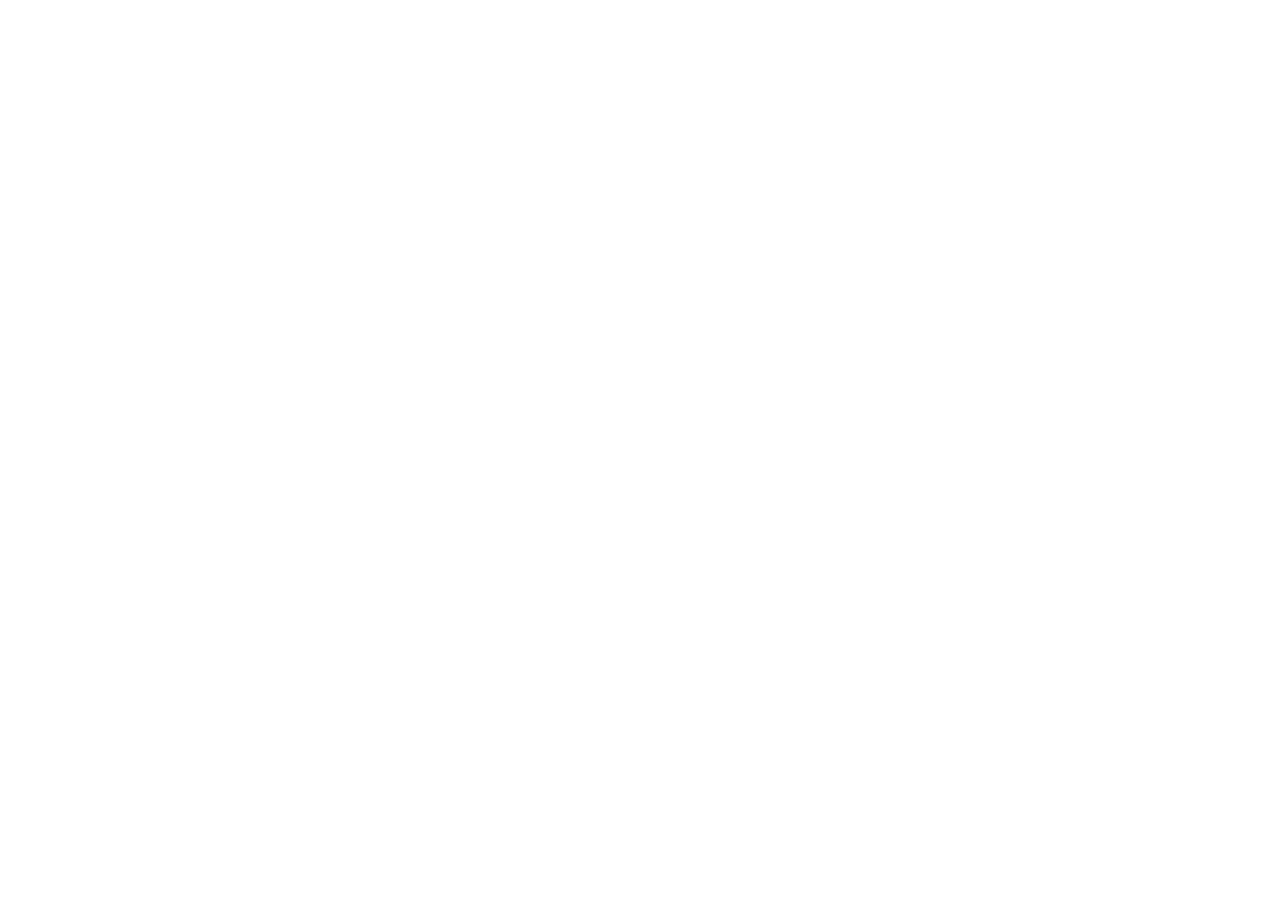
==== hw-1/index.html @ e577b287 "Создание файла index.html" ====
<!DOCTYPE html>
<html lang="en">
<head>
    <meta charset="UTF-8">
    <meta name="viewport" content="width=device-width, initial-scale=1.0">
    <title>Mini-Game</title>
</head>
<body>
    
</body>
</html>
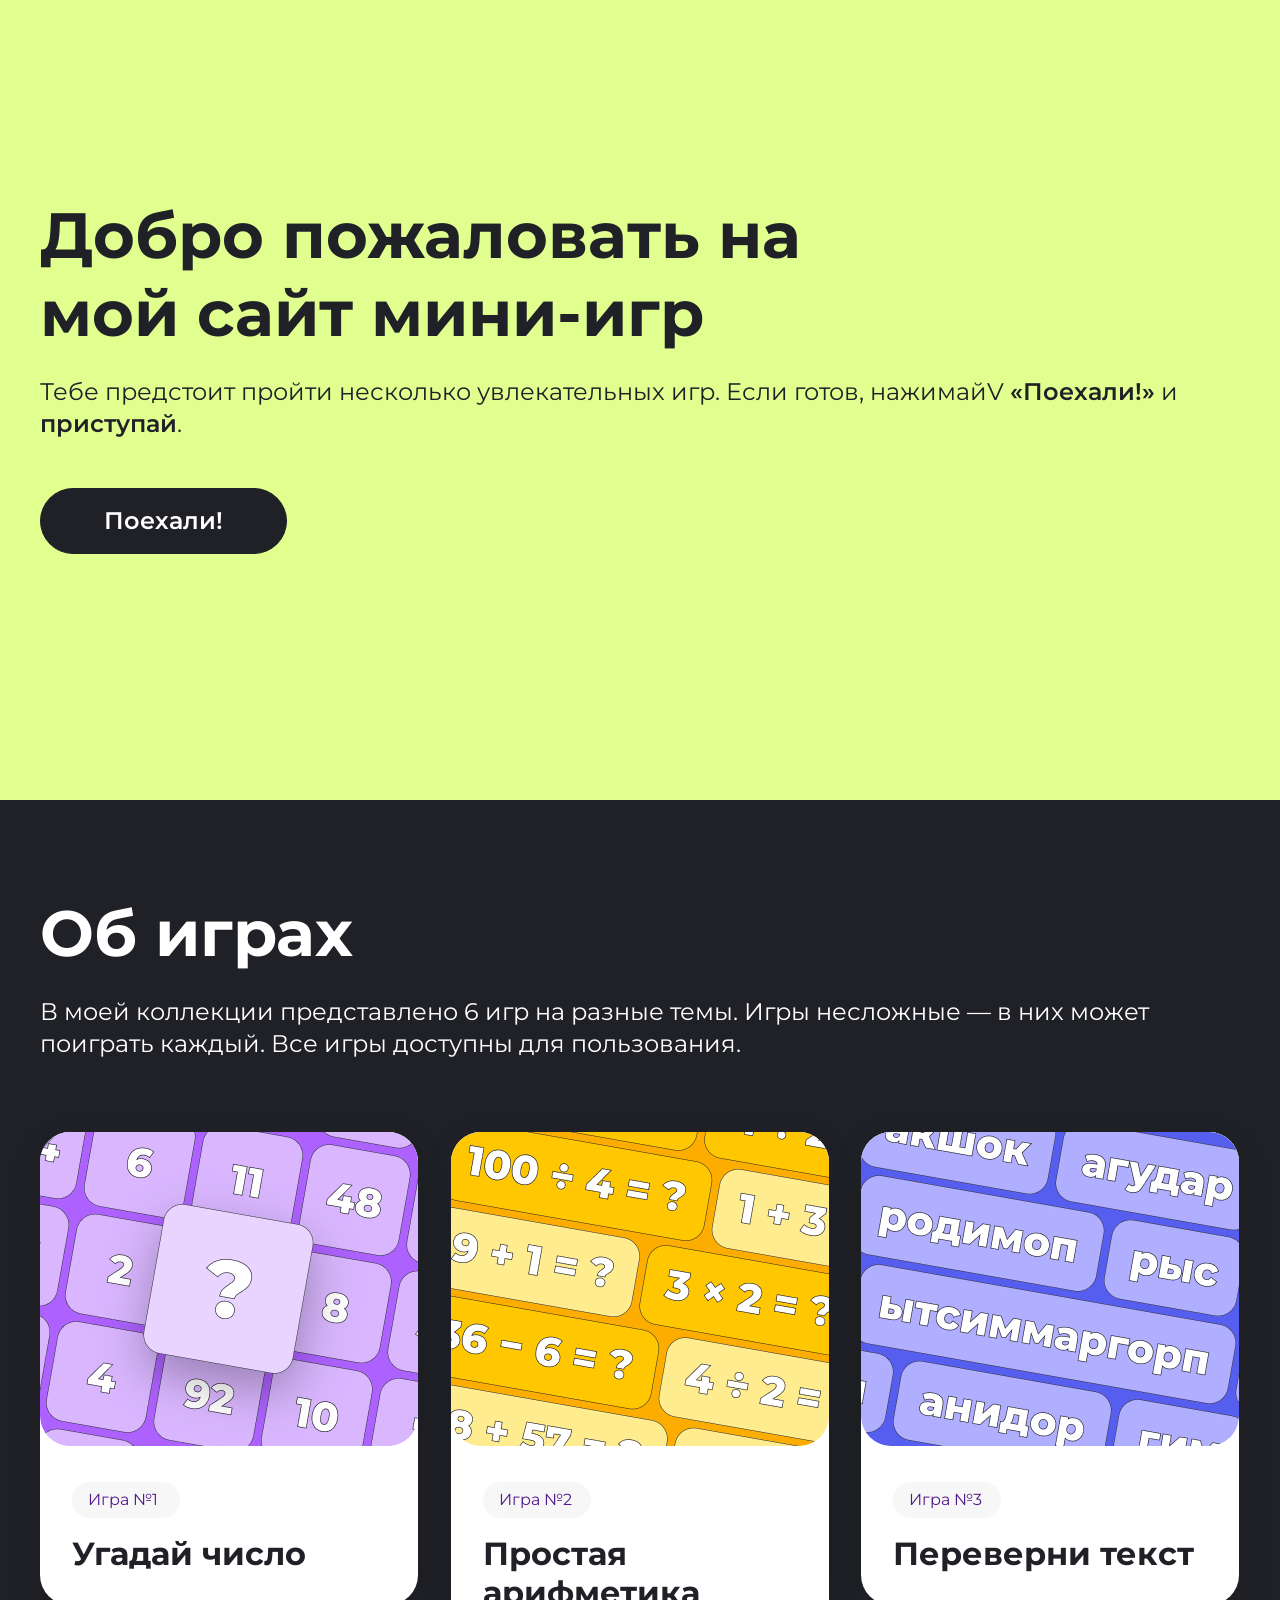
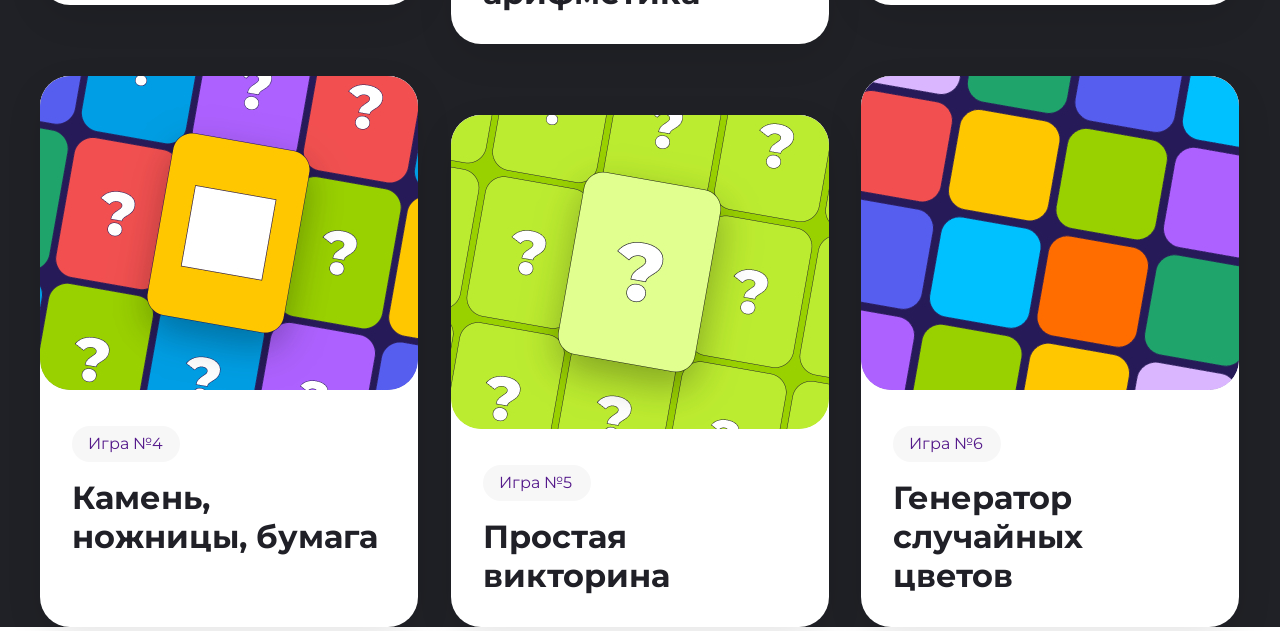
==== commit fa6430fc: "Изменения в index.html и создание style.css" ====
--- a/hw-1/index.html
+++ b/hw-1/index.html
@@ -1,11 +1,99 @@
-<!DOCTYPE html>
+<!doctype html>
 <html lang="en">
-<head>
-    <meta charset="UTF-8">
-    <meta name="viewport" content="width=device-width, initial-scale=1.0">
+  <head>
+    <meta charset="UTF-8" />
+    <meta name="viewport" content="width=device-width, initial-scale=1.0" />
     <title>Mini-Game</title>
-</head>
-<body>
-    
-</body>
-</html>+    <link rel="preconnect" href="https://fonts.googleapis.com" />
+    <link rel="preconnect" href="https://fonts.gstatic.com" crossorigin />
+    <link
+      href="https://fonts.googleapis.com/css2?family=Montserrat:ital,wght@0,100..900;1,100..900&display=swap"
+      rel="stylesheet"
+    />
+    <link rel="stylesheet" href="style.css" />
+  </head>
+  <body>
+    <div class="top center">
+      <header></header>
+      <section>
+        <h1 class="top__title">Добро пожаловать на мой сайт мини-игр</h1>
+        <p class="top__text">Тебе предстоит пройти несколько увлекательных игр. Если готов, нажимайV <span class="top__text-semibold">«Поехали!»</span> и <span class="top__text-semibold">приступай</span>.
+        </p>
+        <button class="top__button">Поехали!</button>
+      </section>
+      <div class="animated-line"></div>
+    </div>
+    <section class="product-box center">
+      <h2 class="product-box__title">Об играх</h2>
+      <p class="product-box__text">В моей коллекции представлено 6 игр на разные темы. Игры несложные — в них может поиграть каждый. Все игры доступны для пользования.</p>
+      <div class="product-box__content">
+        <a class="product-link" href="">
+          <article class="product">
+          <img class="product__image" src="images/cart-1.jpg" alt="Угадай число"/>
+          <div class="product__info">
+            <div class="product__text-box">
+              <p class="product__text">Игра №1</p>
+            </div>
+            <h3 class="product__name">Угадай число</h3>
+          </div>
+        </article>
+      </a>
+      <a class="product-link product-link_big" href="">
+        <article class="product product-big">
+          <img class="product__image" src="images/cart-2.jpg" alt="Простая арифметика"/>
+          <div class="product__info">
+            <div class="product__text-box">
+              <p class="product__text">Игра №2</p>
+            </div>
+            <h3 class="product__name">Простая арифметика</h3>
+          </div>
+        </article>
+      </a>
+      <a class="product-link" href="">
+        <article class="product">
+          <img class="product__image" src="images/cart-3.jpg" alt="Переверни текст"/>
+          <div class="product__info">
+            <div class="product__text-box">
+              <p class="product__text">Игра №3</p>
+            </div>
+            <h3 class="product__name">Переверни текст</h3>
+          </div>
+        </article>
+      </a>
+      <a class="product-link product-link_2row" href="">
+        <article class="product product-big_2row">
+          <img class="product__image" src="images/cart-4.jpg" alt="Камень, ножницы, бумага"/>
+          <div class="product__info">
+            <div class="product__text-box">
+              <p class="product__text">Игра №4</p>
+            </div>
+            <h3 class="product__name">Камень, ножницы, бумага</h3>
+          </div>
+        </article>
+      </a>
+      <a class="product-link product-link_big" href="">
+        <article class="product product-big">
+          <img class="product__image" src="images/cart-5.jpg" alt="Простая викторина"/>
+          <div class="product__info">
+            <div class="product__text-box">
+              <p class="product__text">Игра №5</p>
+            </div>
+            <h3 class="product__name">Простая викторина</h3>
+          </div>
+        </article>
+      </a>
+      <a class="product-link product-link_2row" href="">
+        <article class="product product-big_2row">
+          <img class="product__image" src="images/cart-6.jpg" alt="Генератор случайных цветов"/>
+          <div class="product__info">
+            <div class="product__text-box">
+              <p class="product__text">Игра №6</p>
+            </div>
+            <h3 class="product__name">Генератор случайных цветов</h3>
+          </div>
+        </article>
+      </a>
+      </div>
+    </section>
+  </body>
+</html>
--- a/hw-1/style.css
+++ b/hw-1/style.css
@@ -0,0 +1,211 @@
+* {
+  margin: 0;
+  padding: 0;
+}
+
+body,
+input,
+button,
+textarea,
+select {
+  font-family: "Montserrat", sans-serif;
+  font-optical-sizing: auto;
+}
+
+.center {
+  padding-left: calc(50% - 600px);
+  padding-right: calc(50% - 600px);
+}
+
+.top {
+  background-image: url(images/top.jpg);
+  background-repeat: no-repeat;
+  background-size: cover;
+  background-position: center;
+  height: 800px;
+
+.top__title {
+color: rgba(32, 32, 39, 1);
+font-family: "Montserrat";
+font-size: 64px;
+font-weight: 700;
+line-height: 78px;
+letter-spacing: 0px;
+text-align: left;
+max-width: 769px;
+padding-top: 196px;
+padding-bottom: 24px;
+}
+
+.top__text {  
+color: rgba(32, 32, 39, 1);
+font-family: "Montserrat";
+font-size: 24px;
+font-weight: 400;
+line-height: 32px;
+letter-spacing: 0px;
+text-align: left;
+}
+
+.top__text-semibold { 
+  font-weight: 600;
+
+}
+
+.top__button {  
+box-sizing: border-box;
+border: 1px solid rgba(32, 32, 39, 1);
+border-radius: 60px;
+background: rgba(32, 32, 39, 1);
+color: rgba(255, 255, 255, 1);
+font-family: "Montserrat";
+font-size: 24px;
+font-weight: 600;
+line-height: 34px;
+letter-spacing: 0%;
+text-align: center;
+width: 247px;
+height: 66px;
+margin-top: 48px;
+margin-bottom: 156px;
+}
+
+.top__button:hover {  
+  border: 1px solid rgba(0, 0, 0, 1);
+  background: rgba(255, 255, 255, 1);
+  color: rgba(32, 32, 39, 1);
+}
+}
+
+.animated-line {
+  height: 90px;
+}
+
+.product-box {  
+background-image: url(images/product-box.jpg);
+background-size: cover;
+background-repeat: no-repeat;
+background-position: center;
+
+
+.product-box__title { 
+color: rgba(255, 255, 255, 1);
+font-family: "Montserrat";
+font-size: 64px;
+font-weight: 700;
+line-height: 78px;
+letter-spacing: 0px;
+text-align: left;
+padding-top: 94px;
+padding-bottom: 24px;
+}
+
+.product-box__text { 
+color: rgba(255, 255, 255, 1);
+font-family: "Montserrat";
+font-size: 24px;
+font-weight: 400;
+line-height: 32px;
+letter-spacing: 0px;
+text-align: left;
+padding-bottom: 72px;
+}
+}
+
+.product-box__content { 
+display: grid;
+grid-template-columns: repeat(12, 1fr);   
+gap: 32px;
+}
+
+
+.product-link { 
+display: block;
+width: 378px;
+height: 473px;
+text-decoration: none;
+grid-column: span 4;
+align-self: start;
+}
+
+.product-link_big { 
+  display: block;
+  width: 378px;  
+  height: 512px;
+  text-decoration: none;
+  grid-column: span 4;
+  align-self: end;
+  
+}
+
+.product-link_2row {  
+width: 378px;
+height: 551px;
+display: block;
+text-decoration: none;
+grid-column: span 4;
+}
+
+.product { 
+border-radius: 30px;
+box-shadow: 0px 12.61px 42.251190185546875px -7.57px rgba(0, 0, 0, 0.13);
+background: rgba(255, 255, 255, 1);   
+width: 378px;
+height: 473px;
+
+
+.product__image { 
+width: 378px;
+height: 314px;
+border-radius: 30px;
+}
+
+.product__info {  
+  display: flex;
+  flex-direction: column;
+  justify-content: flex-start;
+  align-items: flex-start;
+  gap: 16px;
+  padding: 32px 32px 36px 32px;
+}
+
+.product__text-box {  
+width: 108px;
+height: 36px;
+border-radius: 52.58px;
+background: rgba(247, 247, 247, 1);
+}
+
+.product__text {  
+display: flex;
+flex-direction: row;
+justify-content: flex-start;
+align-items: center;
+padding: 8px 16px 10px 16px;
+}
+
+
+
+.product__name {  
+color: rgba(32, 32, 39, 1);
+font-family: "Montserrat";
+font-size: 32px;
+font-weight: 700;
+line-height: 39px;
+letter-spacing: 0px;
+text-align: left;
+}
+}
+
+
+.product-big {  
+height: 512px;
+}
+
+.product-big_2row { 
+ height: 551px;
+}
+
+
+
+
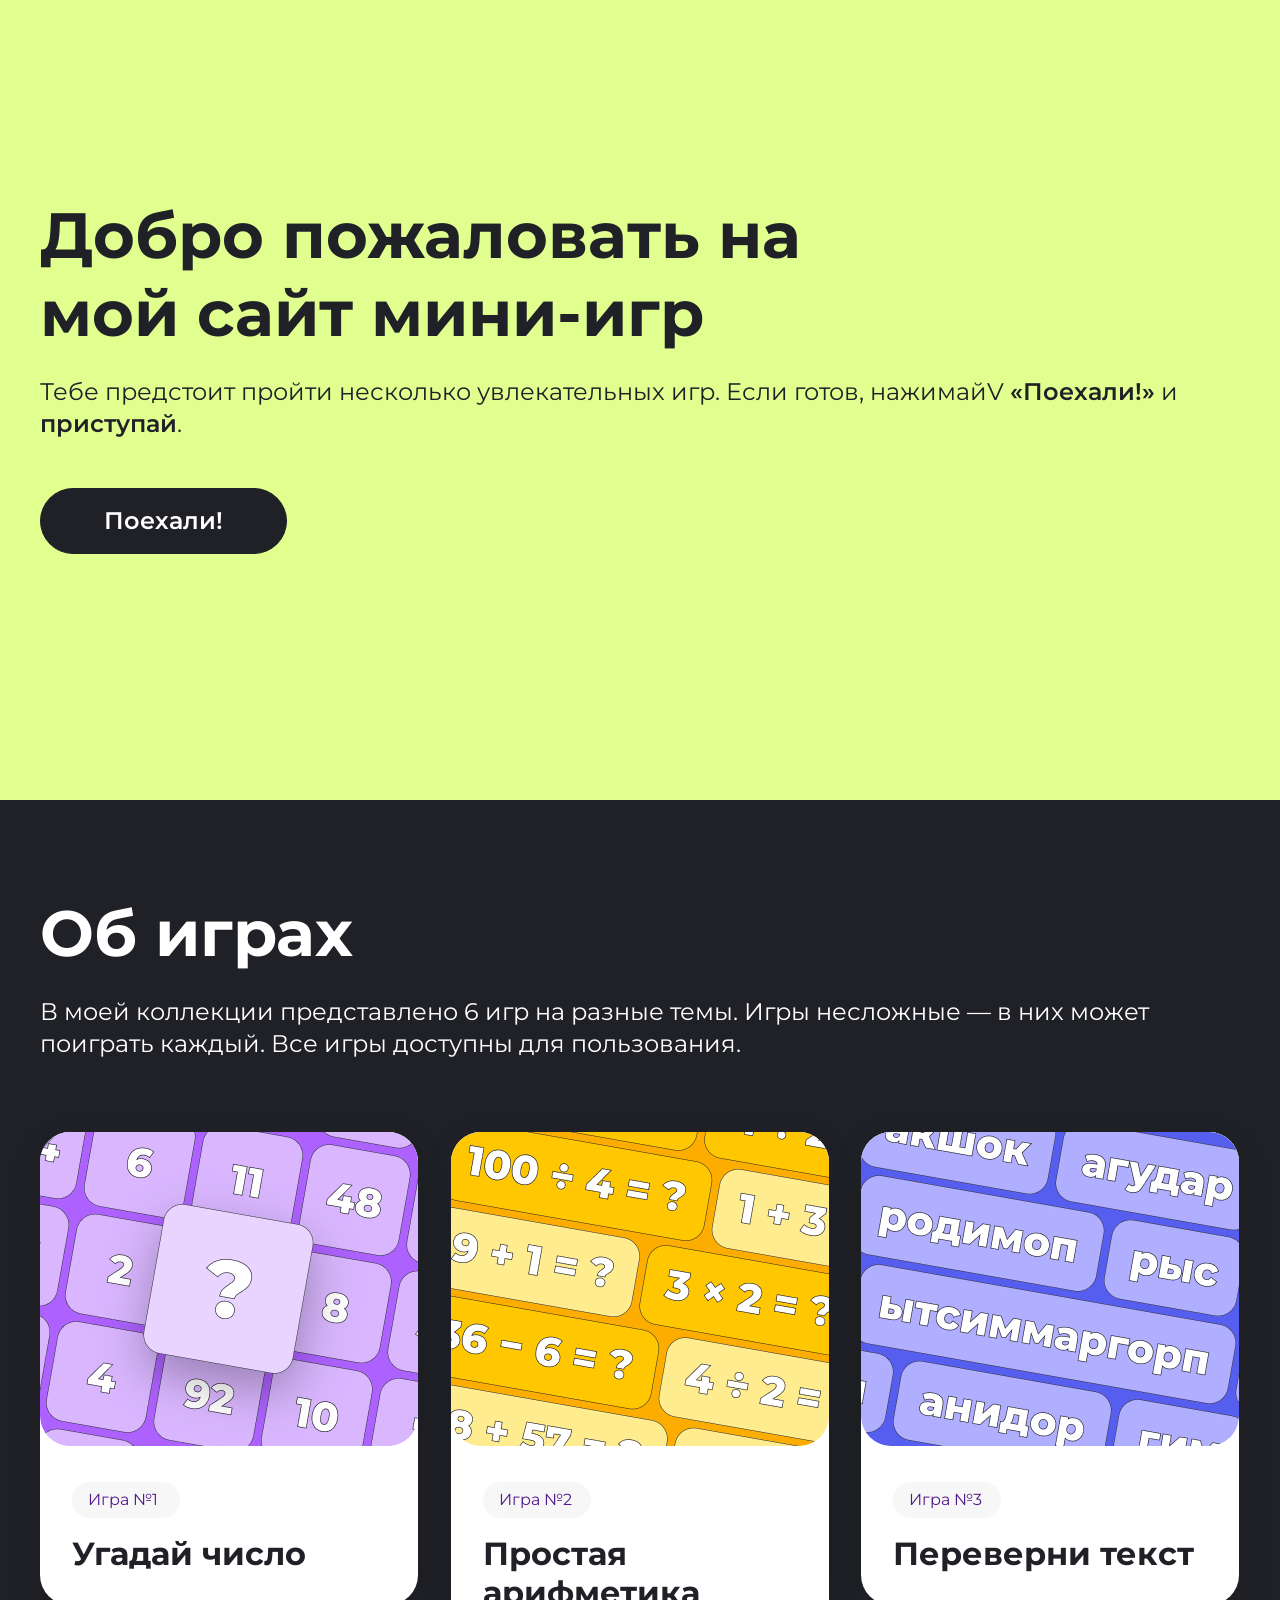
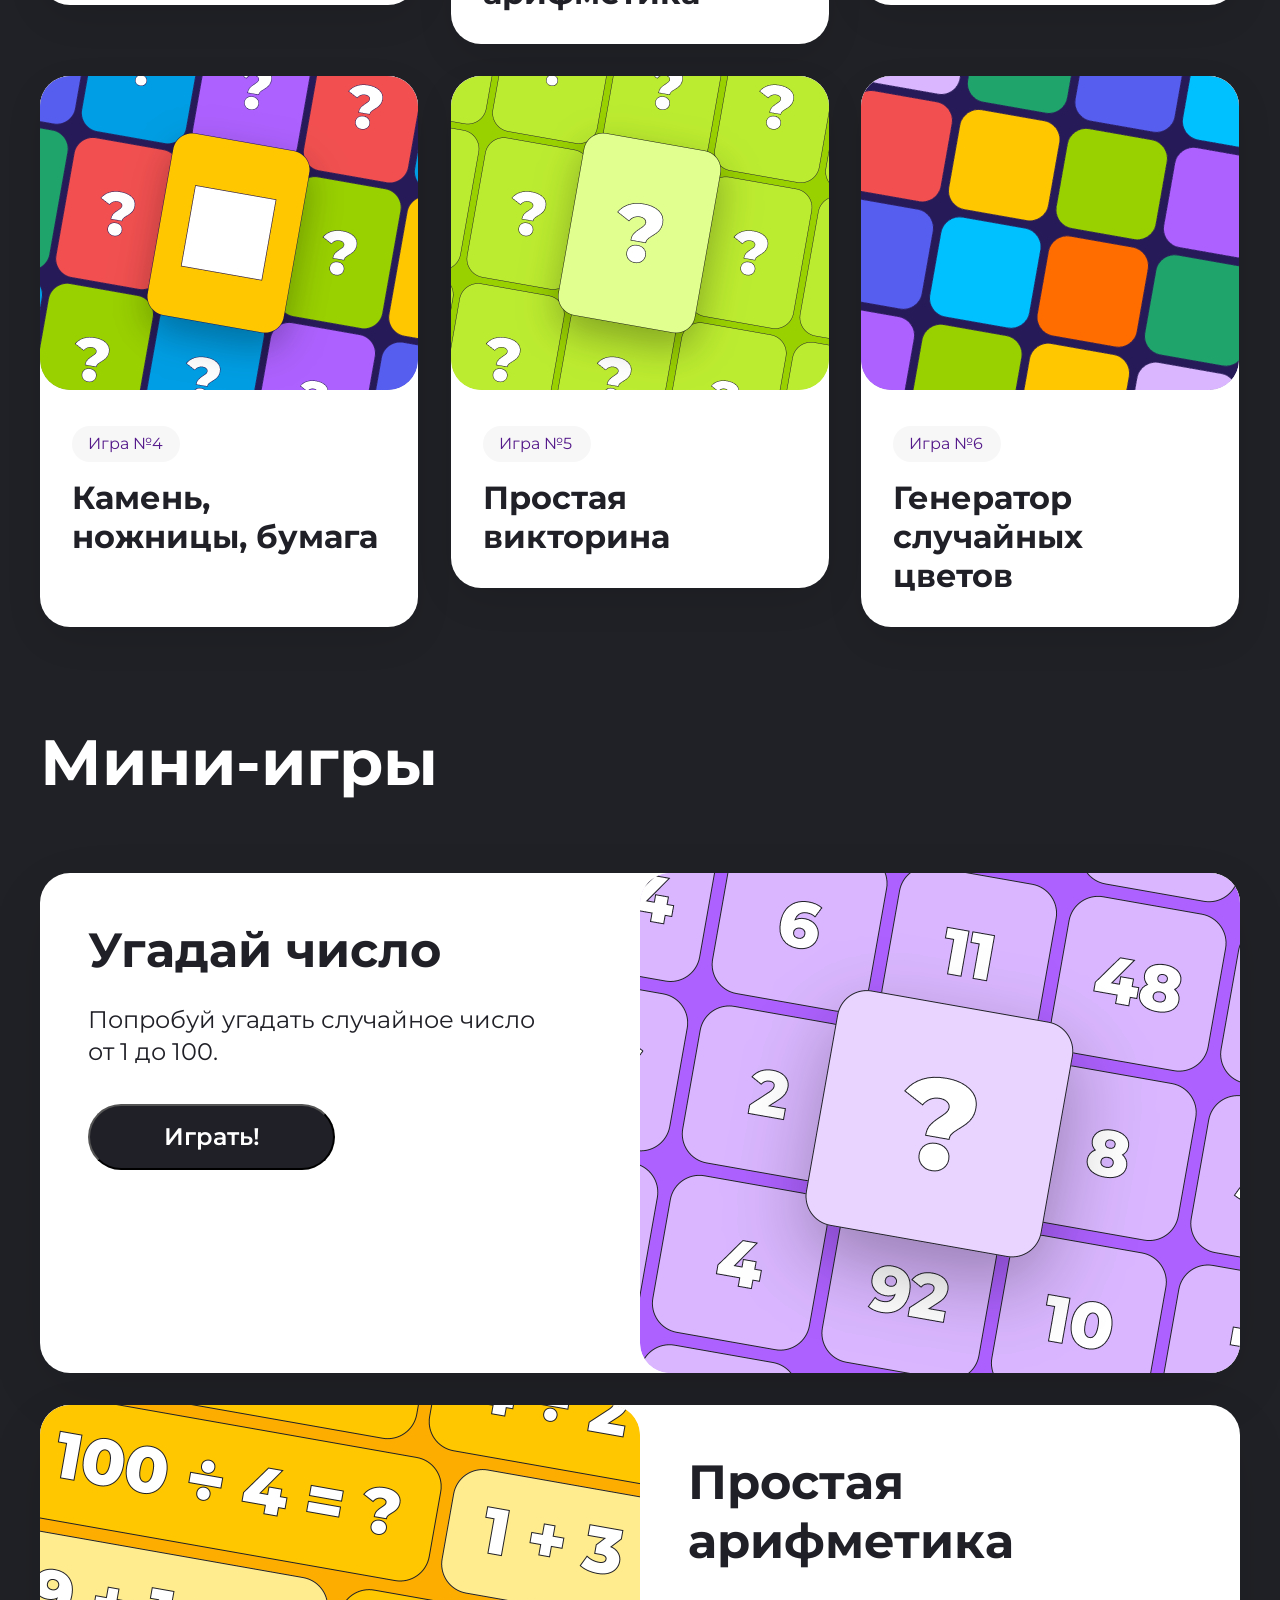
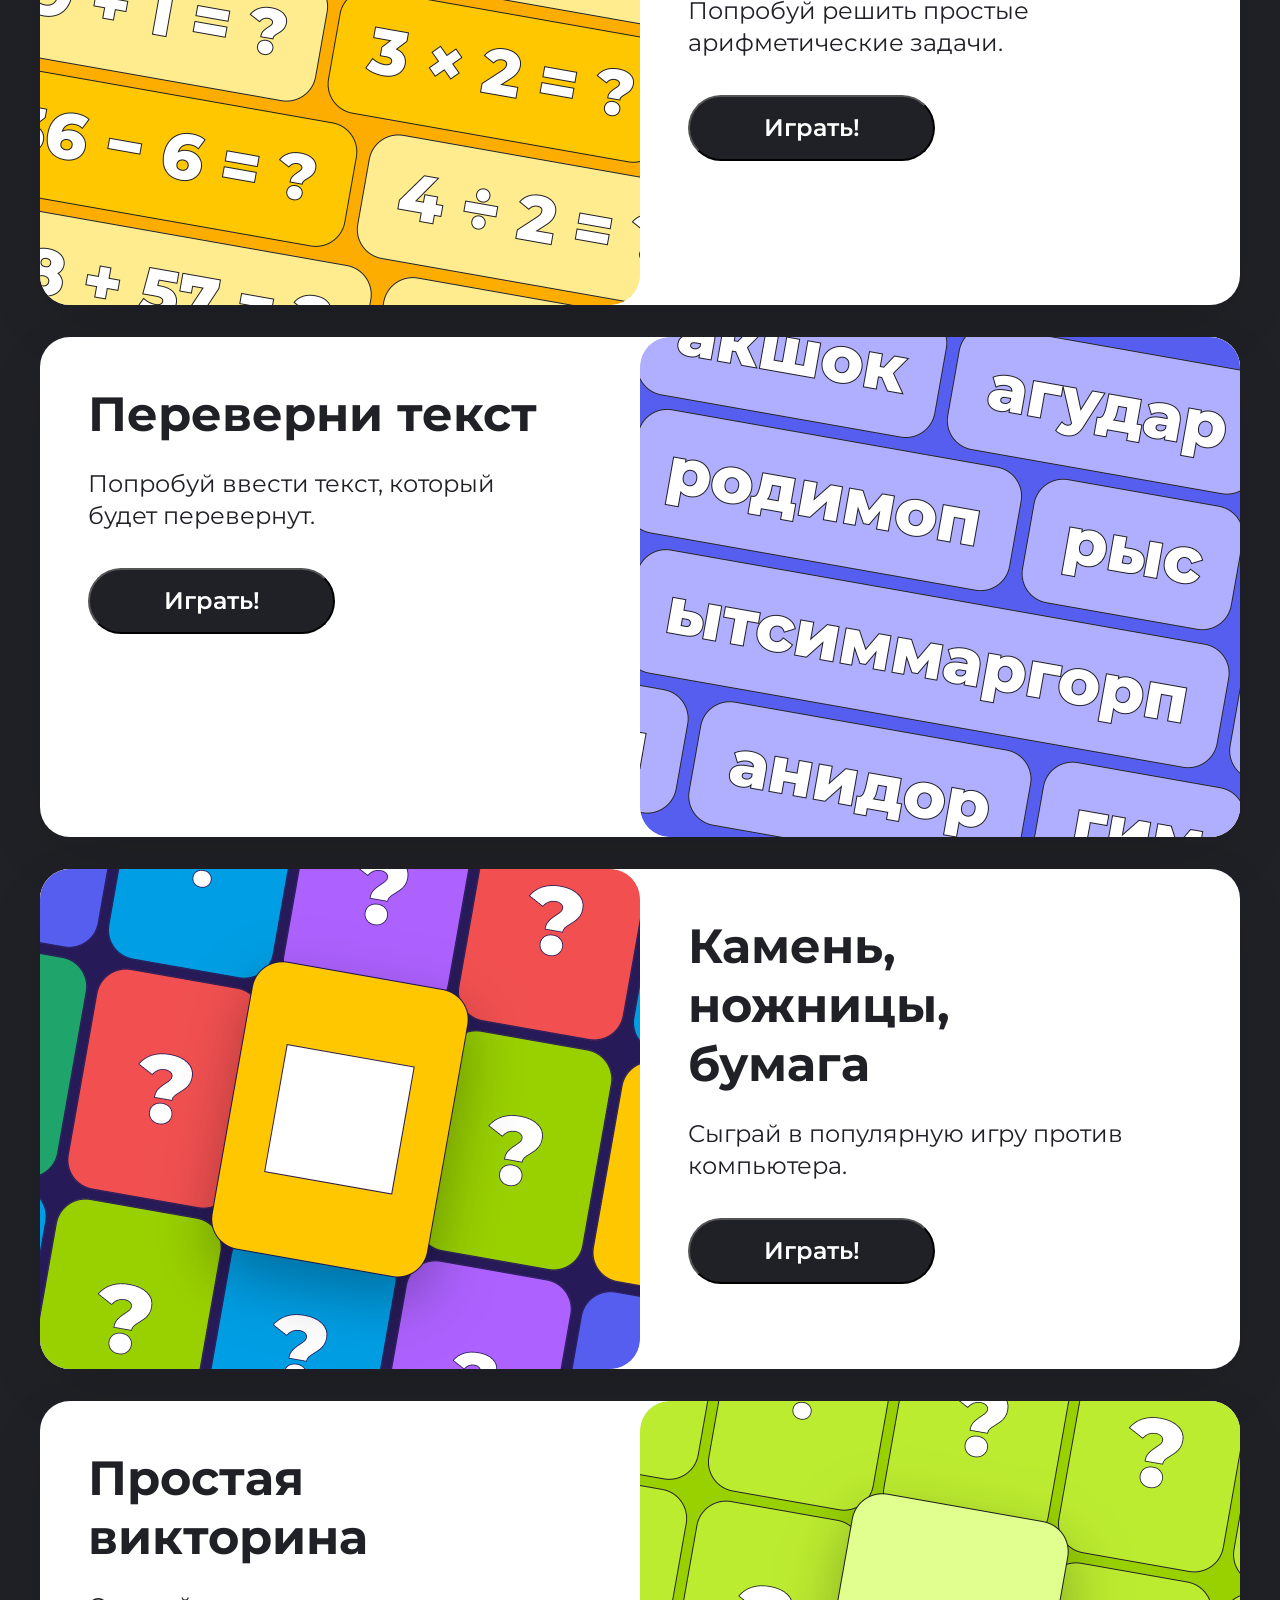
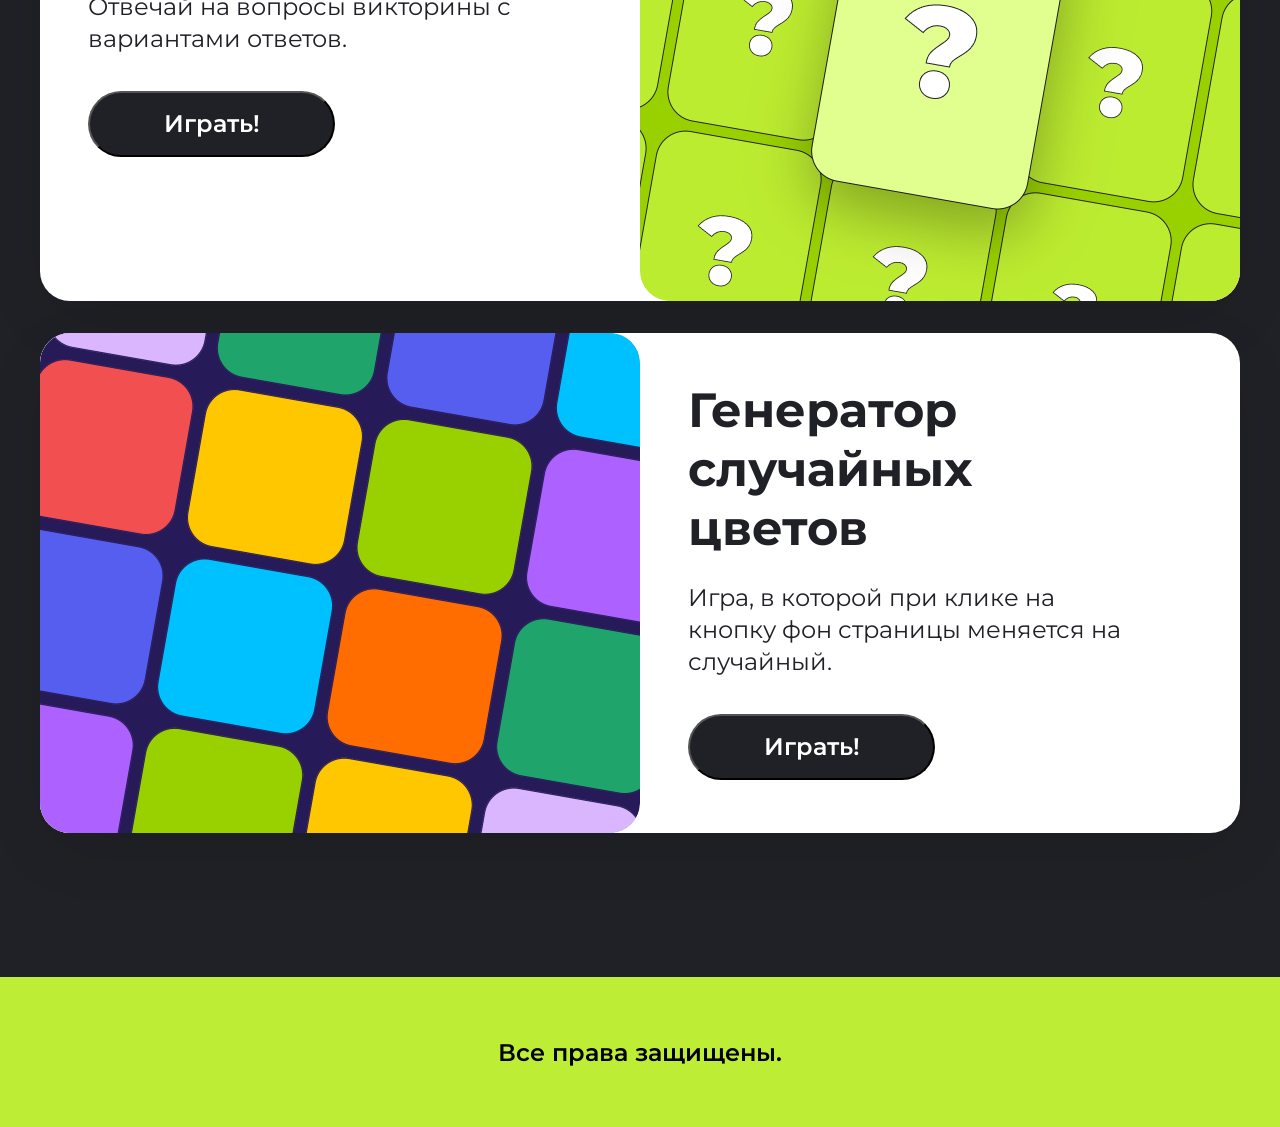
==== commit 2dcad6b7: "Доработка кода и добавлдение блоков со стилями" ====
--- a/hw-1/index.html
+++ b/hw-1/index.html
@@ -95,5 +95,73 @@
       </a>
       </div>
     </section>
+    <section class="game-box center">
+      <h2 class="game-box__title">Мини-игры</h2>
+      <div class="game-box__content">
+<article class="game">
+  <div class="game__content">
+    <div class="game__info">
+      <h3 class="game__name">Угадай число</h3>
+      <p class="game__text">Попробуй угадать случайное число от 1 до 100.</p>
+    </div>
+  <button class="game__button">Играть!</button>
+  </div>
+   <img class="game__image" src="images/game-cart-1.jpg" alt="Угадай число"> 
+</article>
+<article class="game">
+  <img class="game__image" src="images/game-cart-2.jpg" alt="Угадай число">
+  <div class="game__content">
+    <div class="game__info">
+      <h3 class="game__name">Простая арифметика</h3>
+      <p class="game__text">Попробуй решить простые арифметические задачи.</p>
+    </div>
+  <button class="game__button">Играть!</button>
+  </div>
+</article>
+<article class="game">
+  <div class="game__content">
+    <div class="game__info">
+      <h3 class="game__name">Переверни текст</h3>
+      <p class="game__text">Попробуй ввести текст, который будет перевернут.</p>
+    </div>
+  <button class="game__button">Играть!</button>
+  </div>
+   <img class="game__image" src="images/game-cart-3.jpg" alt="Угадай число"> 
+</article>
+<article class="game">
+  <img class="game__image" src="images/game-cart-4.jpg" alt="Угадай число">
+  <div class="game__content">
+    <div class="game__info">
+      <h3 class="game__name">Камень,<br> ножницы,<br> бумага</h3>
+      <p class="game__text">Сыграй в популярную игру против компьютера.</p>
+    </div>
+  <button class="game__button">Играть!</button>
+  </div>
+</article>
+<article class="game">
+  <div class="game__content">
+    <div class="game__info">
+      <h3 class="game__name">Простая викторина</h3>
+      <p class="game__text">Отвечай на вопросы викторины с вариантами ответов.</p>
+    </div>
+  <button class="game__button">Играть!</button>
+  </div>
+   <img class="game__image" src="images/game-cart-5.jpg" alt="Угадай число"> 
+</article>
+<article class="game">
+  <img class="game__image" src="images/game-cart-6.jpg" alt="Угадай число">
+  <div class="game__content">
+    <div class="game__info">
+      <h3 class="game__name">Генератор<br> случайных<br> цветов</h3>
+      <p class="game__text">Игра, в которой при клике на кнопку фон страницы меняется на случайный.</p>
+    </div>
+  <button class="game__button">Играть!</button>
+  </div>
+</article>
+      </div>
+    </section>
+    <footer class="footer">
+      <p class="footer__text">Все права защищены.</p>
+    </footer>
   </body>
 </html>
--- a/hw-1/style.css
+++ b/hw-1/style.css
@@ -24,7 +24,7 @@
   background-position: center;
   height: 800px;
 
-.top__title {
+.top__title {                            /* все стили с белым цветом применяются, просто проблема во вложенности css.  */
 color: rgba(32, 32, 39, 1);
 font-family: "Montserrat";
 font-size: 64px;
@@ -88,7 +88,7 @@
 background-position: center;
 
 
-.product-box__title { 
+.product-box__title {                /* все стили с белым цветом применяются, просто проблема во вложенности css.  */
 color: rgba(255, 255, 255, 1);
 font-family: "Montserrat";
 font-size: 64px;
@@ -125,7 +125,6 @@
 height: 473px;
 text-decoration: none;
 grid-column: span 4;
-align-self: start;
 }
 
 .product-link_big { 
@@ -134,8 +133,6 @@
   height: 512px;
   text-decoration: none;
   grid-column: span 4;
-  align-self: end;
-  
 }
 
 .product-link_2row {  
@@ -154,7 +151,7 @@
 height: 473px;
 
 
-.product__image { 
+.product__image {      /* все стили с белым цветом применяются, просто проблема во вложенности css.  */
 width: 378px;
 height: 314px;
 border-radius: 30px;
@@ -206,6 +203,228 @@
  height: 551px;
 }
 
-
-
-
+.game-box { 
+background-image: url(images/game-box.jpg);
+background-size: cover;
+background-repeat: no-repeat;
+background-position: center;
+}
+
+.game-box__title {  
+  color: rgba(255, 255, 255, 1);
+font-family: "Montserrat";
+font-style: Bold;
+font-size: 64px;
+font-weight: 700;
+line-height: 78px;
+letter-spacing: 0px;
+text-align: left;
+padding-top: 96px;
+padding-bottom: 72px;
+}
+
+.game-box__content {    
+display: flex;
+flex-direction: column;
+justify-content: flex-start;
+gap: 32px;
+padding-bottom: 144px;
+}
+
+.game { 
+border-radius: 30px;
+box-shadow: 0px 20px 67px -12px rgba(0, 0, 0, 0.13);
+background: rgba(255, 255, 255, 1);
+display: flex;
+flex-direction: row;
+justify-content: flex-start;
+align-items: flex-start;
+height: 500px;
+
+}
+
+.game__content {   
+display: flex;
+flex-direction: column;
+justify-content: flex-start;
+align-items: flex-start;
+gap: 36px;
+padding: 48px 48px 203px 48px;
+width: 600px;
+}
+.game__info { 
+display: flex;
+flex-direction: column;
+justify-content: flex-start;
+align-items: flex-start;
+gap: 24px;
+
+}
+
+.game__name { 
+color: rgba(32, 32, 39, 1);
+font-family: "Montserrat";
+font-size: 48px;
+font-weight: 700;
+line-height: 59px;
+letter-spacing: 0px;
+text-align: left;
+}
+
+.game__text { 
+color: rgba(32, 32, 39, 1);
+font-family: "Montserrat";
+font-size: 24px;
+font-weight: 400;
+line-height: 32px;
+letter-spacing: 0px;
+text-align: left;
+width: 447px;
+}
+
+.game__button { 
+color: rgba(255, 255, 255, 1);
+font-family: "Montserrat";
+font-style: SemiBold;
+font-size: 24px;
+font-weight: 600;
+line-height: 141.69%;
+letter-spacing: 0%;
+text-align: center;
+border-radius: 60px;
+background: rgba(32, 32, 39, 1);
+width: 247px;
+height: 66px;
+width: 247px;
+height: 66px;
+}
+
+.game__image {  
+border-radius: 30px;
+width: 600px;
+height: 500px;
+}
+
+footer {  
+background: rgba(189, 237, 53, 1);
+height: 150px;
+display: flex;
+justify-content: center;  
+align-items: center;
+}
+
+.footer__text { 
+color: rgba(0, 0, 0, 1);
+font-family: "Montserrat";
+font-size: 24px;
+font-weight: 600;
+line-height: 29px;
+letter-spacing: 0px;
+text-align: center;
+}
+
+/* ЭТОТ КОД НИЖЕ МНЕ СДЕЛАЛ ии НО ДАЖЕ ОН НЕ РАБОТАЕТ  */
+
+
+
+/* .product-box__content { 
+  display: grid;
+  grid-template-columns: repeat(12, 1fr);   
+  grid-template-rows: auto auto; 
+  gap: 32px;
+  max-width: 1200px;
+  margin: 0 auto;
+}
+
+ 2. Базовые стили для всех ссылок 
+.product-link { 
+  display: block;
+  text-decoration: none;
+  grid-column: span 4;
+}
+
+ 3. Базовые стили для самой карточки 
+.product { 
+  border-radius: 30px;
+  box-shadow: 0px 12.61px 42.25px -7.57px rgba(0, 0, 0, 0.13);
+  background: #ffffff;   
+  width: 100%;
+  display: flex;
+  flex-direction: column;
+}
+
+ --- ВЫРАВНИВАНИЕ И ВЫСОТА ДЛЯ КАЖДОГО РЯДА --- 
+
+ Карточки 1 и 3 (Игра 1 и Игра 3) 
+.product-box__content .product-link:nth-child(1) .product,
+.product-box__content .product-link:nth-child(3) .product {
+  height: 473px;
+}
+
+ Карточка 2 (Игра 2) 
+.product-box__content .product-link:nth-child(2) .product {
+  height: 512px;
+}
+
+ Карточка 4 и 6 (Игра 4 и Игра 6) 
+.product-box__content .product-link:nth-child(4) .product,
+.product-box__content .product-link:nth-child(6) .product {
+  height: 551px;
+}
+
+ Карточка 5 (Игра 5)
+   Она имеет высоту 512px. Чтобы прижать её к нижней линии ряда 
+   (где высота соседей 551px), мы сдвигаем её вниз ровно на разницу: 
+   551px - 512px = 39px 
+.product-box__content .product-link:nth-child(5) .product {
+  height: 512px;
+  margin-top: 39px; 
+}
+
+ --- ВНУТРЕННИЕ ЭЛЕМЕНТЫ КАРТОЧКИ (строго вне вложенности) --- 
+.product__image { 
+  width: 100%;
+  height: 314px;
+  border-radius: 30px 30px 0 0;
+  object-fit: cover;
+}
+
+.product__info {  
+  display: flex;
+  flex-direction: column;
+  justify-content: flex-start;
+  align-items: flex-start;
+  gap: 16px;
+  padding: 32px;
+}
+
+.product__text-box {  
+  width: 108px;
+  height: 36px;
+  border-radius: 52.58px;
+  background: #f7f7f7;
+}
+
+.product__text {  
+  display: flex;
+  flex-direction: row;
+  justify-content: flex-start;
+  align-items: center;
+  padding: 8px 16px 10px 16px;
+  margin: 0;
+}
+
+.product__name {  
+  color: #202027;
+  font-family: "Montserrat", sans-serif;
+  font-size: 32px;
+  font-weight: 700;
+  line-height: 39px;
+  letter-spacing: 0px;
+  text-align: left;
+  margin: 0;
+} */
+
+
+
+
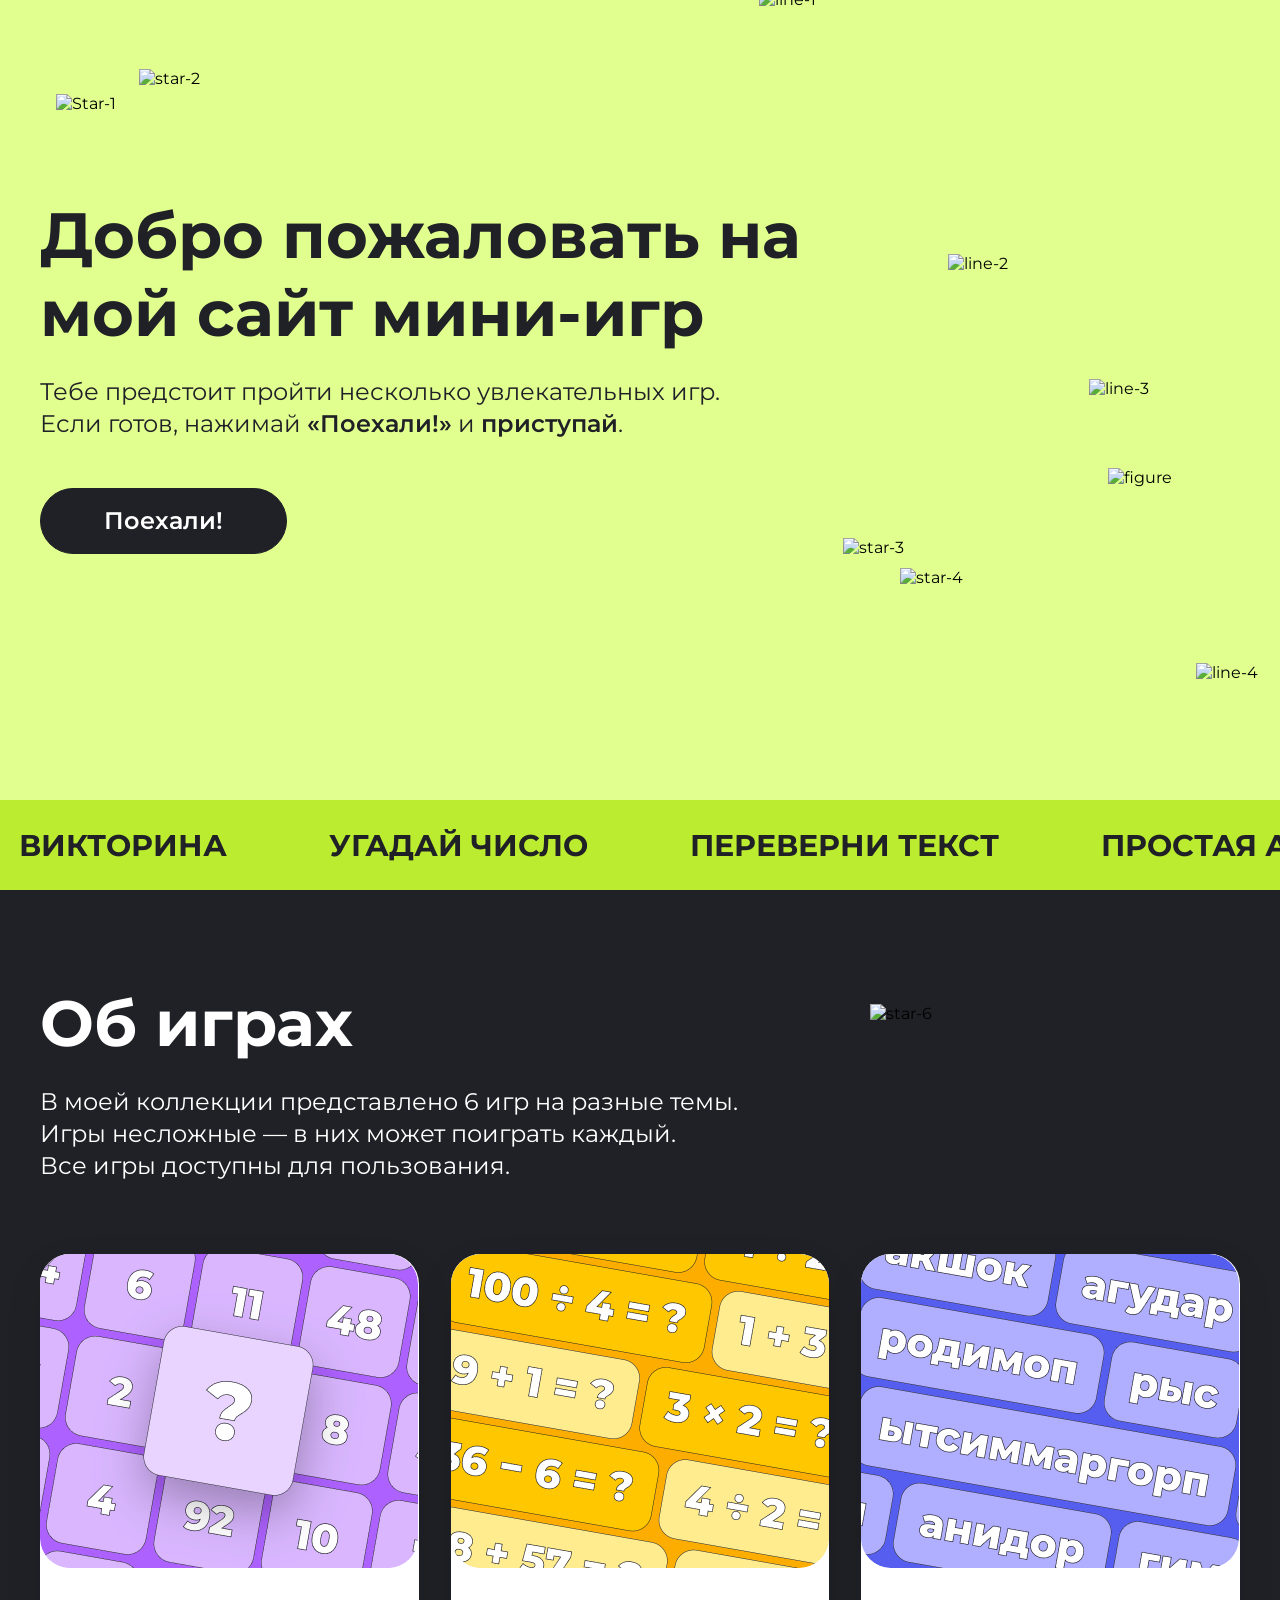
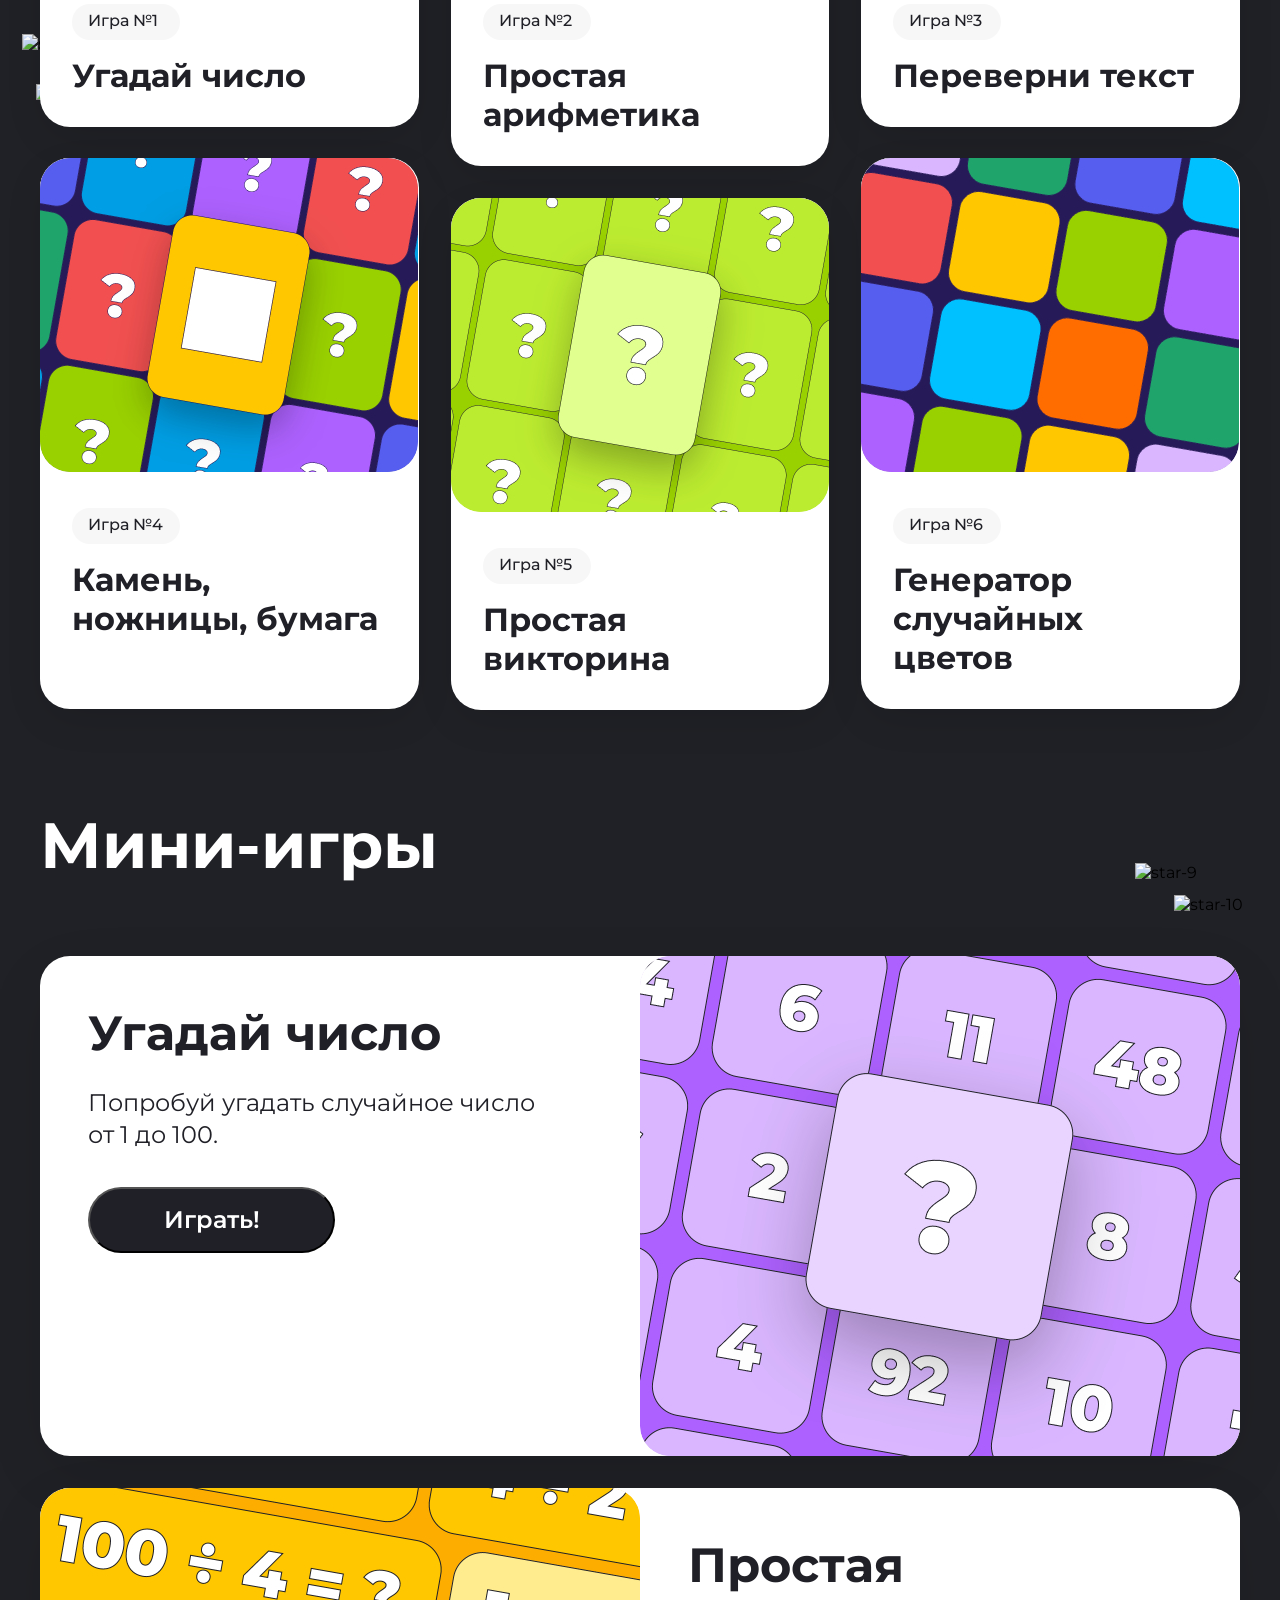
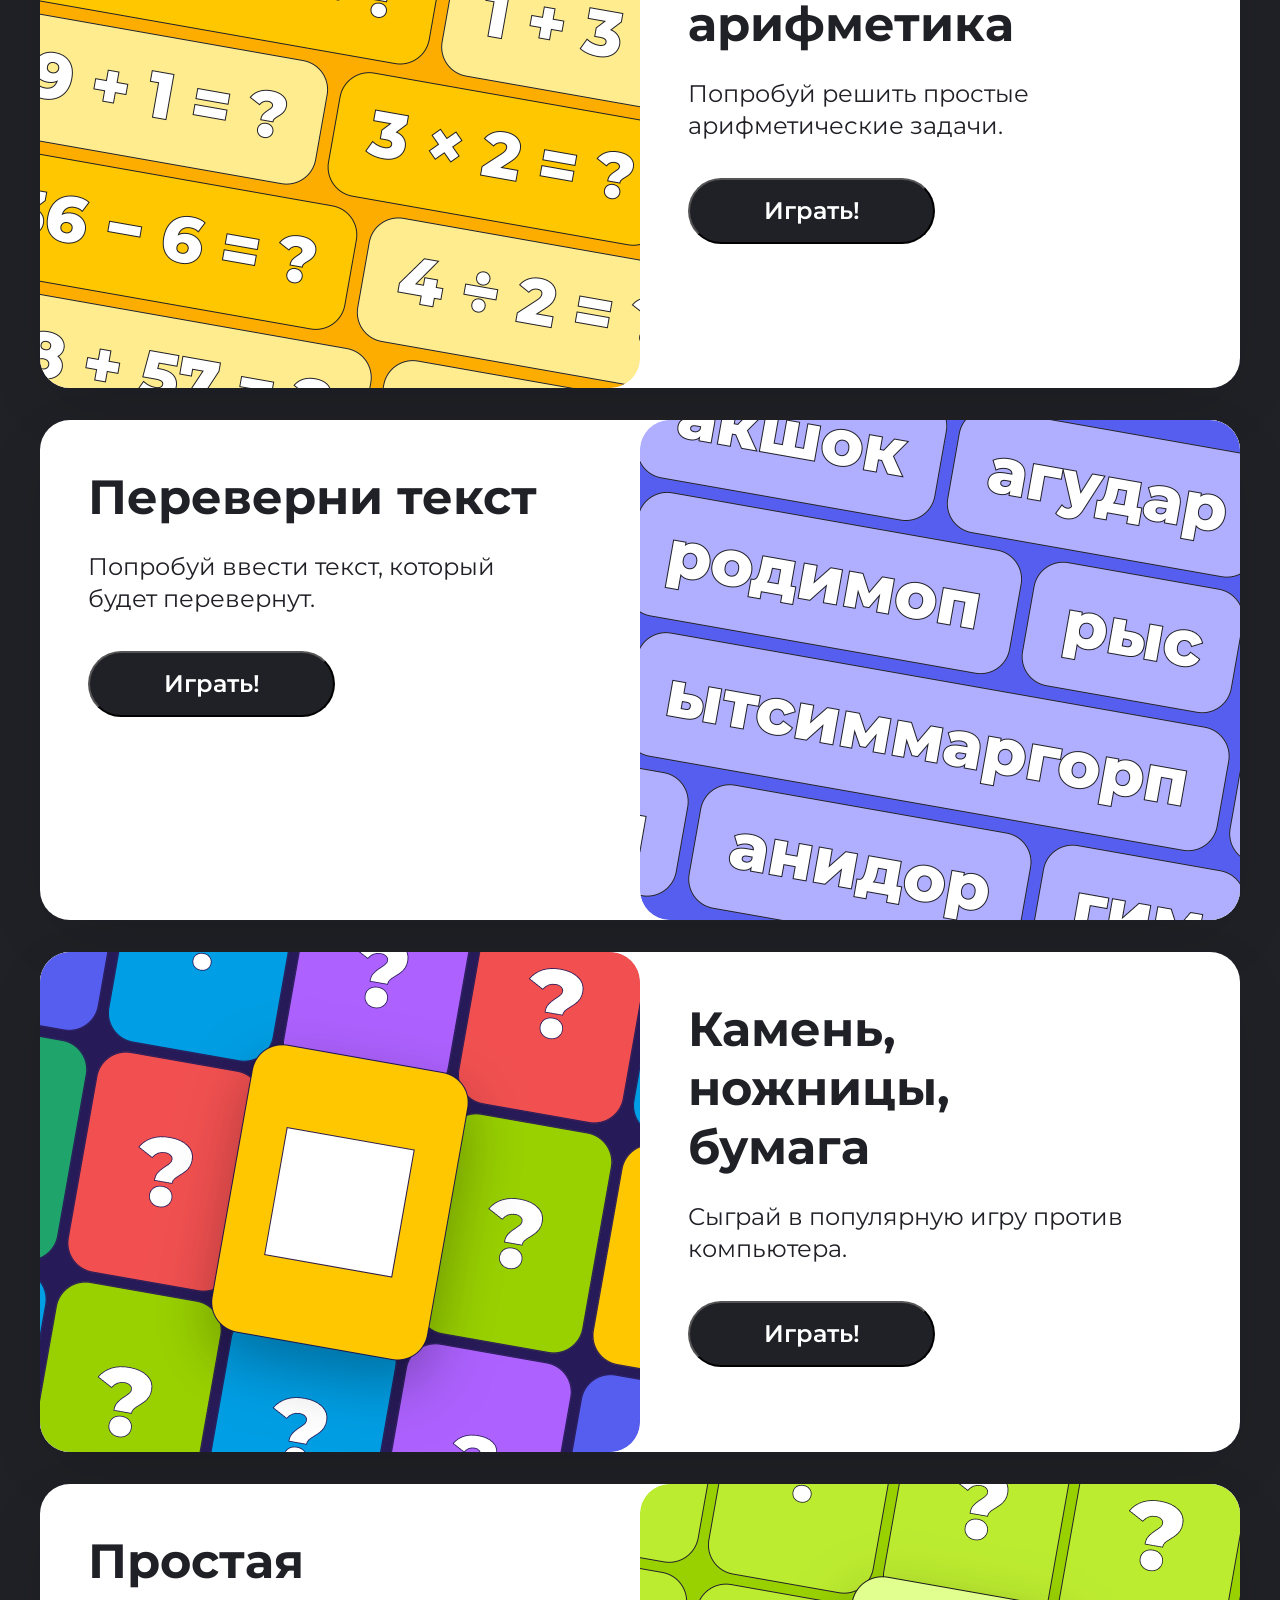
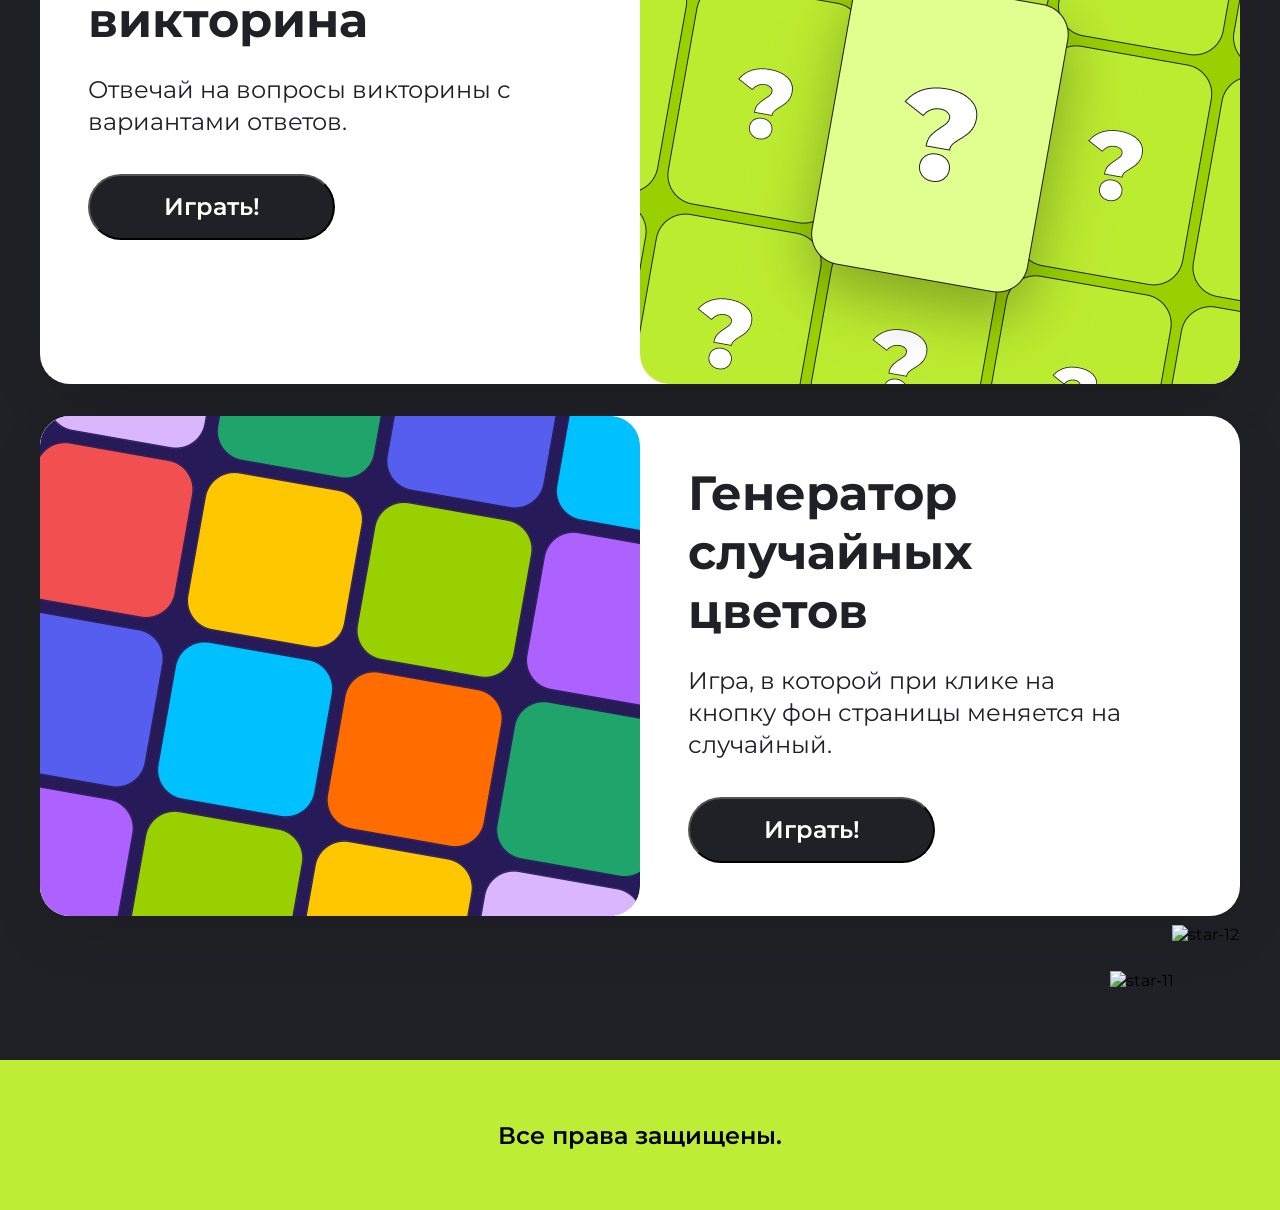
==== commit e8bca89f: "Почистил код и дз готово." ====
--- a/hw-1/index.html
+++ b/hw-1/index.html
@@ -1,166 +1,268 @@
 <!doctype html>
 <html lang="en">
   <head>
-    <meta charset="UTF-8" />
-    <meta name="viewport" content="width=device-width, initial-scale=1.0" />
+    <meta charset="UTF-8"/>
+    <meta name="viewport" content="width=device-width, initial-scale=1.0"/>
     <title>Mini-Game</title>
-    <link rel="preconnect" href="https://fonts.googleapis.com" />
-    <link rel="preconnect" href="https://fonts.gstatic.com" crossorigin />
-    <link
-      href="https://fonts.googleapis.com/css2?family=Montserrat:ital,wght@0,100..900;1,100..900&display=swap"
-      rel="stylesheet"
-    />
-    <link rel="stylesheet" href="style.css" />
+    <link rel="preconnect" href="https://fonts.googleapis.com"/>
+    <link rel="preconnect" href="https://fonts.gstatic.com" crossorigin/>
+    <link href="https://fonts.googleapis.com/css2?family=Montserrat:ital,wght@0,100..900;1,100..900&display=swap" rel="stylesheet"/>
+    <link rel="stylesheet" href="style.css"/>
   </head>
   <body>
     <div class="top center">
       <header></header>
+      <div class="top__star">
+        <img class="star-1" src="images/star-1.png" alt="Star-1" />
+        <img class="star-2" src="images/star-2.png" alt="star-2" />
+        <img class="star-3" src="images/star-3.png" alt="star-3" />
+        <img class="star-4" src="images/star-4.png" alt="star-4" />
+        <img class="star-5" src="images/star-5.png" alt="star-5" />
+        <img class="line-1" src="images/line-1.png" alt="line-1" />
+        <img class="line-2" src="images/line-2.png" alt="line-2" />
+        <img class="line-3" src="images/line-3.png" alt="line-3" />
+        <img class="line-4" src="images/line-4.png" alt="line-4" />
+        <img class="figure" src="images/figure.png" alt="figure" />
+      </div>
       <section>
         <h1 class="top__title">Добро пожаловать на мой сайт мини-игр</h1>
-        <p class="top__text">Тебе предстоит пройти несколько увлекательных игр. Если готов, нажимайV <span class="top__text-semibold">«Поехали!»</span> и <span class="top__text-semibold">приступай</span>.
+        <p class="top__text">
+          Тебе предстоит пройти несколько увлекательных игр. <br />
+          Если готов, нажимай
+          <span class="top__text-semibold">«Поехали!»</span> и
+          <span class="top__text-semibold">приступай</span>.
         </p>
-        <button class="top__button">Поехали!</button>
+        <a href="#about-games"><button class="top__button">Поехали!</button></a>
       </section>
-      <div class="animated-line"></div>
     </div>
-    <section class="product-box center">
+    <div class="animated-line">
+      <div class="animated-line__content">
+        <span class="animated-line__text">Викторина</span>
+        <span class="animated-line__text">угадай число</span>
+        <span class="animated-line__text">Переверни текст</span>
+        <span class="animated-line__text">Простая арифметика</span>
+        <span class="animated-line__text">Камень, ножницы, бумага</span>
+        <span class="animated-line__text">Генератор случайных цветов</span>
+      </div>
+    </div>
+    <section id="about-games" class="product-box center">
+      <img class="star-6" src="images/star-6.png" alt="star-6" />
+      <img class="star-7" src="images/star-7.png" alt="star-7" />
+      <img class="star-8" src="images/star-8.png" alt="star-8" />
       <h2 class="product-box__title">Об играх</h2>
-      <p class="product-box__text">В моей коллекции представлено 6 игр на разные темы. Игры несложные — в них может поиграть каждый. Все игры доступны для пользования.</p>
+      <p class="product-box__text">
+        В моей коллекции представлено 6 игр на разные темы. <br />
+        Игры несложные — в них может поиграть каждый. <br />
+        Все игры доступны для пользования.
+      </p>
       <div class="product-box__content">
-        <a class="product-link" href="">
-          <article class="product">
-          <img class="product__image" src="images/cart-1.jpg" alt="Угадай число"/>
-          <div class="product__info">
-            <div class="product__text-box">
-              <p class="product__text">Игра №1</p>
-            </div>
-            <h3 class="product__name">Угадай число</h3>
-          </div>
-        </article>
-      </a>
-      <a class="product-link product-link_big" href="">
-        <article class="product product-big">
-          <img class="product__image" src="images/cart-2.jpg" alt="Простая арифметика"/>
-          <div class="product__info">
-            <div class="product__text-box">
-              <p class="product__text">Игра №2</p>
-            </div>
-            <h3 class="product__name">Простая арифметика</h3>
-          </div>
-        </article>
-      </a>
-      <a class="product-link" href="">
-        <article class="product">
-          <img class="product__image" src="images/cart-3.jpg" alt="Переверни текст"/>
-          <div class="product__info">
-            <div class="product__text-box">
-              <p class="product__text">Игра №3</p>
-            </div>
-            <h3 class="product__name">Переверни текст</h3>
-          </div>
-        </article>
-      </a>
-      <a class="product-link product-link_2row" href="">
-        <article class="product product-big_2row">
-          <img class="product__image" src="images/cart-4.jpg" alt="Камень, ножницы, бумага"/>
-          <div class="product__info">
-            <div class="product__text-box">
-              <p class="product__text">Игра №4</p>
-            </div>
-            <h3 class="product__name">Камень, ножницы, бумага</h3>
-          </div>
-        </article>
-      </a>
-      <a class="product-link product-link_big" href="">
-        <article class="product product-big">
-          <img class="product__image" src="images/cart-5.jpg" alt="Простая викторина"/>
-          <div class="product__info">
-            <div class="product__text-box">
-              <p class="product__text">Игра №5</p>
-            </div>
-            <h3 class="product__name">Простая викторина</h3>
-          </div>
-        </article>
-      </a>
-      <a class="product-link product-link_2row" href="">
-        <article class="product product-big_2row">
-          <img class="product__image" src="images/cart-6.jpg" alt="Генератор случайных цветов"/>
-          <div class="product__info">
-            <div class="product__text-box">
-              <p class="product__text">Игра №6</p>
-            </div>
-            <h3 class="product__name">Генератор случайных цветов</h3>
-          </div>
-        </article>
-      </a>
+        <a class="product-link" href="#game-1">
+          <article class="product">
+            <img
+              class="product__image"
+              src="images/cart-1.jpg"
+              alt="Угадай число"
+            />
+            <div class="product__info">
+              <div class="product__text-box">
+                <p class="product__text">Игра №1</p>
+              </div>
+              <h3 class="product__name">Угадай число</h3>
+            </div>
+          </article>
+        </a>
+        <a class="product-link" href="#game-2">
+          <article class="product">
+            <img
+              class="product__image"
+              src="images/cart-2.jpg"
+              alt="Простая арифметика"
+            />
+            <div class="product__info">
+              <div class="product__text-box">
+                <p class="product__text">Игра №2</p>
+              </div>
+              <h3 class="product__name">Простая арифметика</h3>
+            </div>
+          </article>
+        </a>
+        <a class="product-link" href="#game-3">
+          <article class="product">
+            <img
+              class="product__image"
+              src="images/cart-3.jpg"
+              alt="Переверни текст"
+            />
+            <div class="product__info">
+              <div class="product__text-box">
+                <p class="product__text">Игра №3</p>
+              </div>
+              <h3 class="product__name">Переверни текст</h3>
+            </div>
+          </article>
+        </a>
+        <a class="product-link" href="#game-4">
+          <article class="product">
+            <img
+              class="product__image"
+              src="images/cart-4.jpg"
+              alt="Камень, ножницы, бумага"
+            />
+            <div class="product__info">
+              <div class="product__text-box">
+                <p class="product__text">Игра №4</p>
+              </div>
+              <h3 class="product__name">Камень, ножницы, бумага</h3>
+            </div>
+          </article>
+        </a>
+        <a class="product-link" href="#game-5">
+          <article class="product">
+            <img
+              class="product__image"
+              src="images/cart-5.jpg"
+              alt="Простая викторина"
+            />
+            <div class="product__info">
+              <div class="product__text-box">
+                <p class="product__text">Игра №5</p>
+              </div>
+              <h3 class="product__name">Простая викторина</h3>
+            </div>
+          </article>
+        </a>
+        <a class="product-link" href="#game-6">
+          <article class="product product-2row">
+            <img
+              class="product__image"
+              src="images/cart-6.jpg"
+              alt="Генератор случайных цветов"
+            />
+            <div class="product__info">
+              <div class="product__text-box">
+                <p class="product__text">Игра №6</p>
+              </div>
+              <h3 class="product__name">Генератор случайных цветов</h3>
+            </div>
+          </article>
+        </a>
       </div>
     </section>
     <section class="game-box center">
+      <img class="star-9" src="images/star-9.png" alt="star-9" />
+      <img class="star-10" src="images/star-10.png" alt="star-10" />
+      <img class="star-11" src="images/star-11.png" alt="star-11" />
+      <img class="star-12" src="images/star-12.png" alt="star-12" />
       <h2 class="game-box__title">Мини-игры</h2>
       <div class="game-box__content">
-<article class="game">
-  <div class="game__content">
-    <div class="game__info">
-      <h3 class="game__name">Угадай число</h3>
-      <p class="game__text">Попробуй угадать случайное число от 1 до 100.</p>
-    </div>
-  <button class="game__button">Играть!</button>
-  </div>
-   <img class="game__image" src="images/game-cart-1.jpg" alt="Угадай число"> 
-</article>
-<article class="game">
-  <img class="game__image" src="images/game-cart-2.jpg" alt="Угадай число">
-  <div class="game__content">
-    <div class="game__info">
-      <h3 class="game__name">Простая арифметика</h3>
-      <p class="game__text">Попробуй решить простые арифметические задачи.</p>
-    </div>
-  <button class="game__button">Играть!</button>
-  </div>
-</article>
-<article class="game">
-  <div class="game__content">
-    <div class="game__info">
-      <h3 class="game__name">Переверни текст</h3>
-      <p class="game__text">Попробуй ввести текст, который будет перевернут.</p>
-    </div>
-  <button class="game__button">Играть!</button>
-  </div>
-   <img class="game__image" src="images/game-cart-3.jpg" alt="Угадай число"> 
-</article>
-<article class="game">
-  <img class="game__image" src="images/game-cart-4.jpg" alt="Угадай число">
-  <div class="game__content">
-    <div class="game__info">
-      <h3 class="game__name">Камень,<br> ножницы,<br> бумага</h3>
-      <p class="game__text">Сыграй в популярную игру против компьютера.</p>
-    </div>
-  <button class="game__button">Играть!</button>
-  </div>
-</article>
-<article class="game">
-  <div class="game__content">
-    <div class="game__info">
-      <h3 class="game__name">Простая викторина</h3>
-      <p class="game__text">Отвечай на вопросы викторины с вариантами ответов.</p>
-    </div>
-  <button class="game__button">Играть!</button>
-  </div>
-   <img class="game__image" src="images/game-cart-5.jpg" alt="Угадай число"> 
-</article>
-<article class="game">
-  <img class="game__image" src="images/game-cart-6.jpg" alt="Угадай число">
-  <div class="game__content">
-    <div class="game__info">
-      <h3 class="game__name">Генератор<br> случайных<br> цветов</h3>
-      <p class="game__text">Игра, в которой при клике на кнопку фон страницы меняется на случайный.</p>
-    </div>
-  <button class="game__button">Играть!</button>
-  </div>
-</article>
+        <article id="game-1" class="game">
+          <div class="game__content">
+            <div class="game__info">
+              <h3 class="game__name">Угадай число</h3>
+              <p class="game__text">
+                Попробуй угадать случайное число от 1 до 100.
+              </p>
+            </div>
+            <button class="game__button">Играть!</button>
+          </div>
+          <img
+            class="game__image"
+            src="images/game-cart-1.jpg"
+            alt="Угадай число"
+          />
+        </article>
+        <article id="game-2" class="game">
+          <img
+            class="game__image"
+            src="images/game-cart-2.jpg"
+            alt="Угадай число"
+          />
+          <div class="game__content">
+            <div class="game__info">
+              <h3 class="game__name">Простая арифметика</h3>
+              <p class="game__text">
+                Попробуй решить простые арифметические задачи.
+              </p>
+            </div>
+            <button class="game__button">Играть!</button>
+          </div>
+        </article>
+        <article id="game-3" class="game">
+          <div class="game__content">
+            <div class="game__info">
+              <h3 class="game__name">Переверни текст</h3>
+              <p class="game__text">
+                Попробуй ввести текст, который будет перевернут.
+              </p>
+            </div>
+            <button class="game__button">Играть!</button>
+          </div>
+          <img
+            class="game__image"
+            src="images/game-cart-3.jpg"
+            alt="Угадай число"
+          />
+        </article>
+        <article id="game-4" class="game">
+          <img
+            class="game__image"
+            src="images/game-cart-4.jpg"
+            alt="Угадай число"
+          />
+          <div class="game__content">
+            <div class="game__info">
+              <h3 class="game__name">
+                Камень,<br />
+                ножницы,<br />
+                бумага
+              </h3>
+              <p class="game__text">
+                Сыграй в популярную игру против компьютера.
+              </p>
+            </div>
+            <button class="game__button">Играть!</button>
+          </div>
+        </article>
+        <article id="game-5" class="game">
+          <div class="game__content">
+            <div class="game__info">
+              <h3 class="game__name">Простая викторина</h3>
+              <p class="game__text">
+                Отвечай на вопросы викторины с вариантами ответов.
+              </p>
+            </div>
+            <button class="game__button">Играть!</button>
+          </div>
+          <img
+            class="game__image"
+            src="images/game-cart-5.jpg"
+            alt="Угадай число"
+          />
+        </article>
+        <article id="game-6" class="game">
+          <img
+            class="game__image"
+            src="images/game-cart-6.jpg"
+            alt="Угадай число"
+          />
+          <div class="game__content">
+            <div class="game__info">
+              <h3 class="game__name">
+                Генератор<br />
+                случайных<br />
+                цветов
+              </h3>
+              <p class="game__text">
+                Игра, в которой при клике на кнопку фон страницы меняется на
+                случайный.
+              </p>
+            </div>
+            <button class="game__button">Играть!</button>
+          </div>
+        </article>
       </div>
     </section>
-    <footer class="footer">
+    <footer class="footer center">
       <p class="footer__text">Все права защищены.</p>
     </footer>
   </body>
--- a/hw-1/style.css
+++ b/hw-1/style.css
@@ -1,6 +1,11 @@
 * {
   margin: 0;
   padding: 0;
+}
+
+html,
+body {
+  overflow-x: hidden;
 }
 
 body,
@@ -17,414 +22,436 @@
   padding-right: calc(50% - 600px);
 }
 
+.star-1 {
+  position: absolute;
+  top: 11.75%;
+  left: 4.375%;
+}
+
+.star-2 {
+  position: absolute;
+  top: 8.625%;
+  left: 10.83%;
+}
+
+.star-3 {
+  position: absolute;
+  top: 67.25%;
+  left: 65.83%;
+}
+
+.star-4 {
+  position: absolute;
+  top: 71%;
+  left: 70.35%;
+}
+
+.star-5 {
+  position: absolute;
+  top: -32%;
+  left: 71.5%;
+}
+
+.line-1 {
+  position: absolute;
+  top: -1.25%;
+  left: 59.3%;
+}
+
+.line-2 {
+  position: absolute;
+  top: 31.75%;
+  left: 74.1%;
+}
+
+.line-3 {
+  position: absolute;
+  top: 47.4%;
+  left: 85.1%;
+  overflow: visible;
+}
+
+.line-4 {
+  position: absolute;
+  top: 82.9%;
+  left: 93.4%;
+}
+
+.figure {
+  position: absolute;
+  top: 58.5%;
+  left: 86.6%;
+}
+
 .top {
   background-image: url(images/top.jpg);
   background-repeat: no-repeat;
   background-size: cover;
   background-position: center;
   height: 800px;
-
-.top__title {                            /* все стили с белым цветом применяются, просто проблема во вложенности css.  */
-color: rgba(32, 32, 39, 1);
-font-family: "Montserrat";
-font-size: 64px;
-font-weight: 700;
-line-height: 78px;
-letter-spacing: 0px;
-text-align: left;
-max-width: 769px;
-padding-top: 196px;
-padding-bottom: 24px;
-}
-
-.top__text {  
-color: rgba(32, 32, 39, 1);
-font-family: "Montserrat";
-font-size: 24px;
-font-weight: 400;
-line-height: 32px;
-letter-spacing: 0px;
-text-align: left;
-}
-
-.top__text-semibold { 
-  font-weight: 600;
-
-}
-
-.top__button {  
-box-sizing: border-box;
-border: 1px solid rgba(32, 32, 39, 1);
-border-radius: 60px;
-background: rgba(32, 32, 39, 1);
-color: rgba(255, 255, 255, 1);
-font-family: "Montserrat";
-font-size: 24px;
-font-weight: 600;
-line-height: 34px;
-letter-spacing: 0%;
-text-align: center;
-width: 247px;
-height: 66px;
-margin-top: 48px;
-margin-bottom: 156px;
-}
-
-.top__button:hover {  
-  border: 1px solid rgba(0, 0, 0, 1);
-  background: rgba(255, 255, 255, 1);
-  color: rgba(32, 32, 39, 1);
-}
+  position: relative;
+  overflow: visible;
+
+  .top__title {
+    color: rgba(32, 32, 39, 1);
+    font-family: "Montserrat";
+    font-size: 64px;
+    font-weight: 700;
+    line-height: 78px;
+    letter-spacing: 0px;
+    text-align: left;
+    max-width: 769px;
+    padding-top: 196px;
+    padding-bottom: 24px;
+  }
+
+  .top__text {
+    color: rgba(32, 32, 39, 1);
+    font-family: "Montserrat";
+    font-size: 24px;
+    font-weight: 400;
+    line-height: 32px;
+    letter-spacing: 0px;
+    text-align: left;
+    max-width: 769px;
+  }
+
+  .top__text-semibold {
+    font-weight: 600;
+  }
+
+  .top__button {
+    box-sizing: border-box;
+    border: 1px solid rgba(32, 32, 39, 1);
+    border-radius: 60px;
+    background: rgba(32, 32, 39, 1);
+    color: rgba(255, 255, 255, 1);
+    font-family: "Montserrat";
+    font-size: 24px;
+    font-weight: 600;
+    line-height: 34px;
+    letter-spacing: 0%;
+    text-align: center;
+    width: 247px;
+    height: 66px;
+    margin-top: 48px;
+    margin-bottom: 156px;
+  }
+
+  .top__button:hover {
+    border: 1px solid rgba(0, 0, 0, 1);
+    background: rgba(255, 255, 255, 1);
+    color: rgba(32, 32, 39, 1);
+  }
 }
 
 .animated-line {
+  background-color: rgba(188, 236, 48, 1);
+  width: 100%;
   height: 90px;
-}
-
-.product-box {  
-background-image: url(images/product-box.jpg);
-background-size: cover;
-background-repeat: no-repeat;
-background-position: center;
-
-
-.product-box__title {                /* все стили с белым цветом применяются, просто проблема во вложенности css.  */
-color: rgba(255, 255, 255, 1);
-font-family: "Montserrat";
-font-size: 64px;
-font-weight: 700;
-line-height: 78px;
-letter-spacing: 0px;
-text-align: left;
-padding-top: 94px;
-padding-bottom: 24px;
-}
-
-.product-box__text { 
-color: rgba(255, 255, 255, 1);
-font-family: "Montserrat";
-font-size: 24px;
-font-weight: 400;
-line-height: 32px;
-letter-spacing: 0px;
-text-align: left;
-padding-bottom: 72px;
-}
-}
-
-.product-box__content { 
-display: grid;
-grid-template-columns: repeat(12, 1fr);   
-gap: 32px;
-}
-
-
-.product-link { 
-display: block;
-width: 378px;
-height: 473px;
-text-decoration: none;
-grid-column: span 4;
-}
-
-.product-link_big { 
+  overflow: hidden;
+  white-space: nowrap;
+  z-index: 1;
+
+  .animated-line__content {
+    display: inline-flex;
+    align-items: center;
+    gap: 51px;
+    height: 100%;
+    padding: 27px 19px;
+    box-sizing: border-box;
+  }
+
+  .animated-line__text {
+    display: inline-flex;
+    align-items: center;
+    gap: 51px;
+    color: rgba(32, 32, 39, 1);
+    font-family: "Montserrat", sans-serif;
+    font-size: 30px;
+    font-weight: 700;
+    line-height: 110%;
+    letter-spacing: 4%;
+    text-transform: uppercase;
+  }
+
+  .animated-line__text::after {
+    content: url(images/animated-line-star.png);
+    display: inline-flex;
+    align-items: center;
+    line-height: 1;
+  }
+}
+
+.star-6 {
+  position: absolute;
+  top: 8%;
+  left: 68%;
+  overflow: visible;
+}
+
+.star-7 {
+  position: absolute;
+  top: 52.4%;
+  left: 1.7%;
+}
+
+.star-8 {
+  position: absolute;
+  top: 55.9%;
+  left: 2.8%;
+}
+
+.product-box {
+  background-image: url(images/product-box.jpg);
+  background-size: cover;
+  background-repeat: no-repeat;
+  background-position: center;
+  position: relative;
+
+  .product-box__title {
+    color: rgba(255, 255, 255, 1);
+    font-family: "Montserrat";
+    font-size: 64px;
+    font-weight: 700;
+    line-height: 78px;
+    letter-spacing: 0px;
+    text-align: left;
+    padding-top: 94px;
+    padding-bottom: 24px;
+  }
+
+  .product-box__text {
+    color: rgba(255, 255, 255, 1);
+    font-family: "Montserrat";
+    font-size: 24px;
+    font-weight: 400;
+    line-height: 32px;
+    letter-spacing: 0px;
+    text-align: left;
+    padding-bottom: 72px;
+    width: 788px;
+  }
+}
+
+.product-box__content {
+  display: grid;
+  grid-template-columns: repeat(12, 1fr);
+  gap: 32px;
+}
+
+.product-link {
   display: block;
-  width: 378px;  
-  height: 512px;
+  height: 473px;
   text-decoration: none;
   grid-column: span 4;
-}
-
-.product-link_2row {  
-width: 378px;
-height: 551px;
-display: block;
-text-decoration: none;
-grid-column: span 4;
-}
-
-.product { 
-border-radius: 30px;
-box-shadow: 0px 12.61px 42.251190185546875px -7.57px rgba(0, 0, 0, 0.13);
-background: rgba(255, 255, 255, 1);   
-width: 378px;
-height: 473px;
-
-
-.product__image {      /* все стили с белым цветом применяются, просто проблема во вложенности css.  */
-width: 378px;
-height: 314px;
-border-radius: 30px;
-}
-
-.product__info {  
-  display: flex;
-  flex-direction: column;
-  justify-content: flex-start;
-  align-items: flex-start;
-  gap: 16px;
-  padding: 32px 32px 36px 32px;
-}
-
-.product__text-box {  
-width: 108px;
-height: 36px;
-border-radius: 52.58px;
-background: rgba(247, 247, 247, 1);
-}
-
-.product__text {  
-display: flex;
-flex-direction: row;
-justify-content: flex-start;
-align-items: center;
-padding: 8px 16px 10px 16px;
-}
-
-
-
-.product__name {  
-color: rgba(32, 32, 39, 1);
-font-family: "Montserrat";
-font-size: 32px;
-font-weight: 700;
-line-height: 39px;
-letter-spacing: 0px;
-text-align: left;
-}
-}
-
-
-.product-big {  
-height: 512px;
-}
-
-.product-big_2row { 
- height: 551px;
-}
-
-.game-box { 
-background-image: url(images/game-box.jpg);
-background-size: cover;
-background-repeat: no-repeat;
-background-position: center;
-}
-
-.game-box__title {  
-  color: rgba(255, 255, 255, 1);
-font-family: "Montserrat";
-font-style: Bold;
-font-size: 64px;
-font-weight: 700;
-line-height: 78px;
-letter-spacing: 0px;
-text-align: left;
-padding-top: 96px;
-padding-bottom: 72px;
-}
-
-.game-box__content {    
-display: flex;
-flex-direction: column;
-justify-content: flex-start;
-gap: 32px;
-padding-bottom: 144px;
-}
-
-.game { 
-border-radius: 30px;
-box-shadow: 0px 20px 67px -12px rgba(0, 0, 0, 0.13);
-background: rgba(255, 255, 255, 1);
-display: flex;
-flex-direction: row;
-justify-content: flex-start;
-align-items: flex-start;
-height: 500px;
-
-}
-
-.game__content {   
-display: flex;
-flex-direction: column;
-justify-content: flex-start;
-align-items: flex-start;
-gap: 36px;
-padding: 48px 48px 203px 48px;
-width: 600px;
-}
-.game__info { 
-display: flex;
-flex-direction: column;
-justify-content: flex-start;
-align-items: flex-start;
-gap: 24px;
-
-}
-
-.game__name { 
-color: rgba(32, 32, 39, 1);
-font-family: "Montserrat";
-font-size: 48px;
-font-weight: 700;
-line-height: 59px;
-letter-spacing: 0px;
-text-align: left;
-}
-
-.game__text { 
-color: rgba(32, 32, 39, 1);
-font-family: "Montserrat";
-font-size: 24px;
-font-weight: 400;
-line-height: 32px;
-letter-spacing: 0px;
-text-align: left;
-width: 447px;
-}
-
-.game__button { 
-color: rgba(255, 255, 255, 1);
-font-family: "Montserrat";
-font-style: SemiBold;
-font-size: 24px;
-font-weight: 600;
-line-height: 141.69%;
-letter-spacing: 0%;
-text-align: center;
-border-radius: 60px;
-background: rgba(32, 32, 39, 1);
-width: 247px;
-height: 66px;
-width: 247px;
-height: 66px;
-}
-
-.game__image {  
-border-radius: 30px;
-width: 600px;
-height: 500px;
-}
-
-footer {  
-background: rgba(189, 237, 53, 1);
-height: 150px;
-display: flex;
-justify-content: center;  
-align-items: center;
-}
-
-.footer__text { 
-color: rgba(0, 0, 0, 1);
-font-family: "Montserrat";
-font-size: 24px;
-font-weight: 600;
-line-height: 29px;
-letter-spacing: 0px;
-text-align: center;
-}
-
-/* ЭТОТ КОД НИЖЕ МНЕ СДЕЛАЛ ии НО ДАЖЕ ОН НЕ РАБОТАЕТ  */
-
-
-
-/* .product-box__content { 
-  display: grid;
-  grid-template-columns: repeat(12, 1fr);   
-  grid-template-rows: auto auto; 
-  gap: 32px;
-  max-width: 1200px;
-  margin: 0 auto;
-}
-
- 2. Базовые стили для всех ссылок 
-.product-link { 
-  display: block;
-  text-decoration: none;
-  grid-column: span 4;
-}
-
- 3. Базовые стили для самой карточки 
-.product { 
+  z-index: 1;
+}
+
+.product-link:nth-child(2),
+.product-link:nth-child(5) {
+  height: 512px;
+}
+
+.product-link:nth-child(4),
+.product-link:nth-child(6) {
+  height: 551px;
+  margin-top: -40px;
+}
+
+.product {
   border-radius: 30px;
-  box-shadow: 0px 12.61px 42.25px -7.57px rgba(0, 0, 0, 0.13);
-  background: #ffffff;   
-  width: 100%;
-  display: flex;
-  flex-direction: column;
-}
-
- --- ВЫРАВНИВАНИЕ И ВЫСОТА ДЛЯ КАЖДОГО РЯДА --- 
-
- Карточки 1 и 3 (Игра 1 и Игра 3) 
-.product-box__content .product-link:nth-child(1) .product,
-.product-box__content .product-link:nth-child(3) .product {
-  height: 473px;
-}
-
- Карточка 2 (Игра 2) 
-.product-box__content .product-link:nth-child(2) .product {
-  height: 512px;
-}
-
- Карточка 4 и 6 (Игра 4 и Игра 6) 
-.product-box__content .product-link:nth-child(4) .product,
-.product-box__content .product-link:nth-child(6) .product {
-  height: 551px;
-}
-
- Карточка 5 (Игра 5)
-   Она имеет высоту 512px. Чтобы прижать её к нижней линии ряда 
-   (где высота соседей 551px), мы сдвигаем её вниз ровно на разницу: 
-   551px - 512px = 39px 
-.product-box__content .product-link:nth-child(5) .product {
-  height: 512px;
-  margin-top: 39px; 
-}
-
- --- ВНУТРЕННИЕ ЭЛЕМЕНТЫ КАРТОЧКИ (строго вне вложенности) --- 
-.product__image { 
-  width: 100%;
-  height: 314px;
-  border-radius: 30px 30px 0 0;
-  object-fit: cover;
-}
-
-.product__info {  
-  display: flex;
-  flex-direction: column;
-  justify-content: flex-start;
-  align-items: flex-start;
-  gap: 16px;
-  padding: 32px;
-}
-
-.product__text-box {  
-  width: 108px;
-  height: 36px;
-  border-radius: 52.58px;
-  background: #f7f7f7;
-}
-
-.product__text {  
+  box-shadow: 0px 12.61px 42.251190185546875px -7.57px rgba(0, 0, 0, 0.13);
+  background: rgba(255, 255, 255, 1);
+  height: 100%;
+
+  .product__image {
+    width: 378px;
+    height: 314px;
+    border-radius: 30px;
+  }
+
+  .product__info {
+    display: flex;
+    flex-direction: column;
+    justify-content: flex-start;
+    align-items: flex-start;
+    gap: 16px;
+    padding: 32px 32px 36px 32px;
+  }
+
+  .product__text-box {
+    width: 108px;
+    height: 36px;
+    border-radius: 52.58px;
+    background: rgba(247, 247, 247, 1);
+  }
+
+  .product__text {
+    color: rgba(32, 32, 39, 1);
+    font-family: "Montserrat";
+    font-size: 16px;
+    font-weight: 500;
+    line-height: 110%;
+    letter-spacing: 0px;
+    text-align: left;
+    display: flex;
+    flex-direction: row;
+    justify-content: flex-start;
+    align-items: center;
+    padding: 8px 16px 10px 16px;
+  }
+
+  .product__name {
+    color: rgba(32, 32, 39, 1);
+    font-family: "Montserrat";
+    font-size: 32px;
+    font-weight: 700;
+    line-height: 39px;
+    letter-spacing: 0px;
+    text-align: left;
+  }
+}
+
+.star-9 {
+  position: absolute;
+  top: 4.3%;
+  left: 88.7%;
+}
+
+.star-10 {
+  position: absolute;
+  top: 5.2%;
+  left: 91.7%;
+}
+
+.star-11 {
+  position: absolute;
+  top: 97.5%;
+  left: 86.7%;
+}
+
+.star-12 {
+  position: absolute;
+  top: 96.2%;
+  left: 91.6%;
+}
+
+.game-box {
+  background-image: url(images/game-box.jpg);
+  background-size: cover;
+  background-repeat: no-repeat;
+  background-position: center;
+  position: relative;
+
+  .game-box__title {
+    color: rgba(255, 255, 255, 1);
+    font-family: "Montserrat";
+    font-style: Bold;
+    font-size: 64px;
+    font-weight: 700;
+    line-height: 78px;
+    letter-spacing: 0px;
+    text-align: left;
+    padding-top: 96px;
+    padding-bottom: 72px;
+  }
+
+  .game-box__content {
+    display: flex;
+    flex-direction: column;
+    justify-content: flex-start;
+    gap: 32px;
+    padding-bottom: 144px;
+  }
+}
+
+.game {
+  border-radius: 30px;
+  box-shadow: 0px 20px 67px -12px rgba(0, 0, 0, 0.13);
+  background: rgba(255, 255, 255, 1);
   display: flex;
   flex-direction: row;
   justify-content: flex-start;
+  align-items: flex-start;
+  height: 500px;
+
+  .game__content {
+    display: flex;
+    flex-direction: column;
+    justify-content: flex-start;
+    align-items: flex-start;
+    gap: 36px;
+    padding: 48px 48px 203px 48px;
+    width: 600px;
+  }
+  .game__info {
+    display: flex;
+    flex-direction: column;
+    justify-content: flex-start;
+    align-items: flex-start;
+    gap: 24px;
+  }
+
+  .game__name {
+    color: rgba(32, 32, 39, 1);
+    font-family: "Montserrat";
+    font-size: 48px;
+    font-weight: 700;
+    line-height: 59px;
+    letter-spacing: 0px;
+    text-align: left;
+  }
+
+  .game__text {
+    color: rgba(32, 32, 39, 1);
+    font-family: "Montserrat";
+    font-size: 24px;
+    font-weight: 400;
+    line-height: 32px;
+    letter-spacing: 0px;
+    text-align: left;
+    width: 447px;
+  }
+
+  .game__button {
+    color: rgba(255, 255, 255, 1);
+    font-family: "Montserrat";
+    font-style: SemiBold;
+    font-size: 24px;
+    font-weight: 600;
+    line-height: 141.69%;
+    letter-spacing: 0%;
+    text-align: center;
+    border-radius: 60px;
+    background: rgba(32, 32, 39, 1);
+    width: 247px;
+    height: 66px;
+    width: 247px;
+    height: 66px;
+  }
+
+  .game__image {
+    border-radius: 30px;
+    width: 600px;
+    height: 500px;
+  }
+}
+
+footer {
+  background: rgba(189, 237, 53, 1);
+  height: 150px;
+  display: flex;
+  justify-content: center;
   align-items: center;
-  padding: 8px 16px 10px 16px;
-  margin: 0;
-}
-
-.product__name {  
-  color: #202027;
-  font-family: "Montserrat", sans-serif;
-  font-size: 32px;
-  font-weight: 700;
-  line-height: 39px;
-  letter-spacing: 0px;
-  text-align: left;
-  margin: 0;
-} */
-
-
-
-
+
+  .footer__text {
+    color: rgba(0, 0, 0, 1);
+    font-family: "Montserrat";
+    font-size: 24px;
+    font-weight: 600;
+    line-height: 29px;
+    letter-spacing: 0px;
+    text-align: center;
+  }
+}
